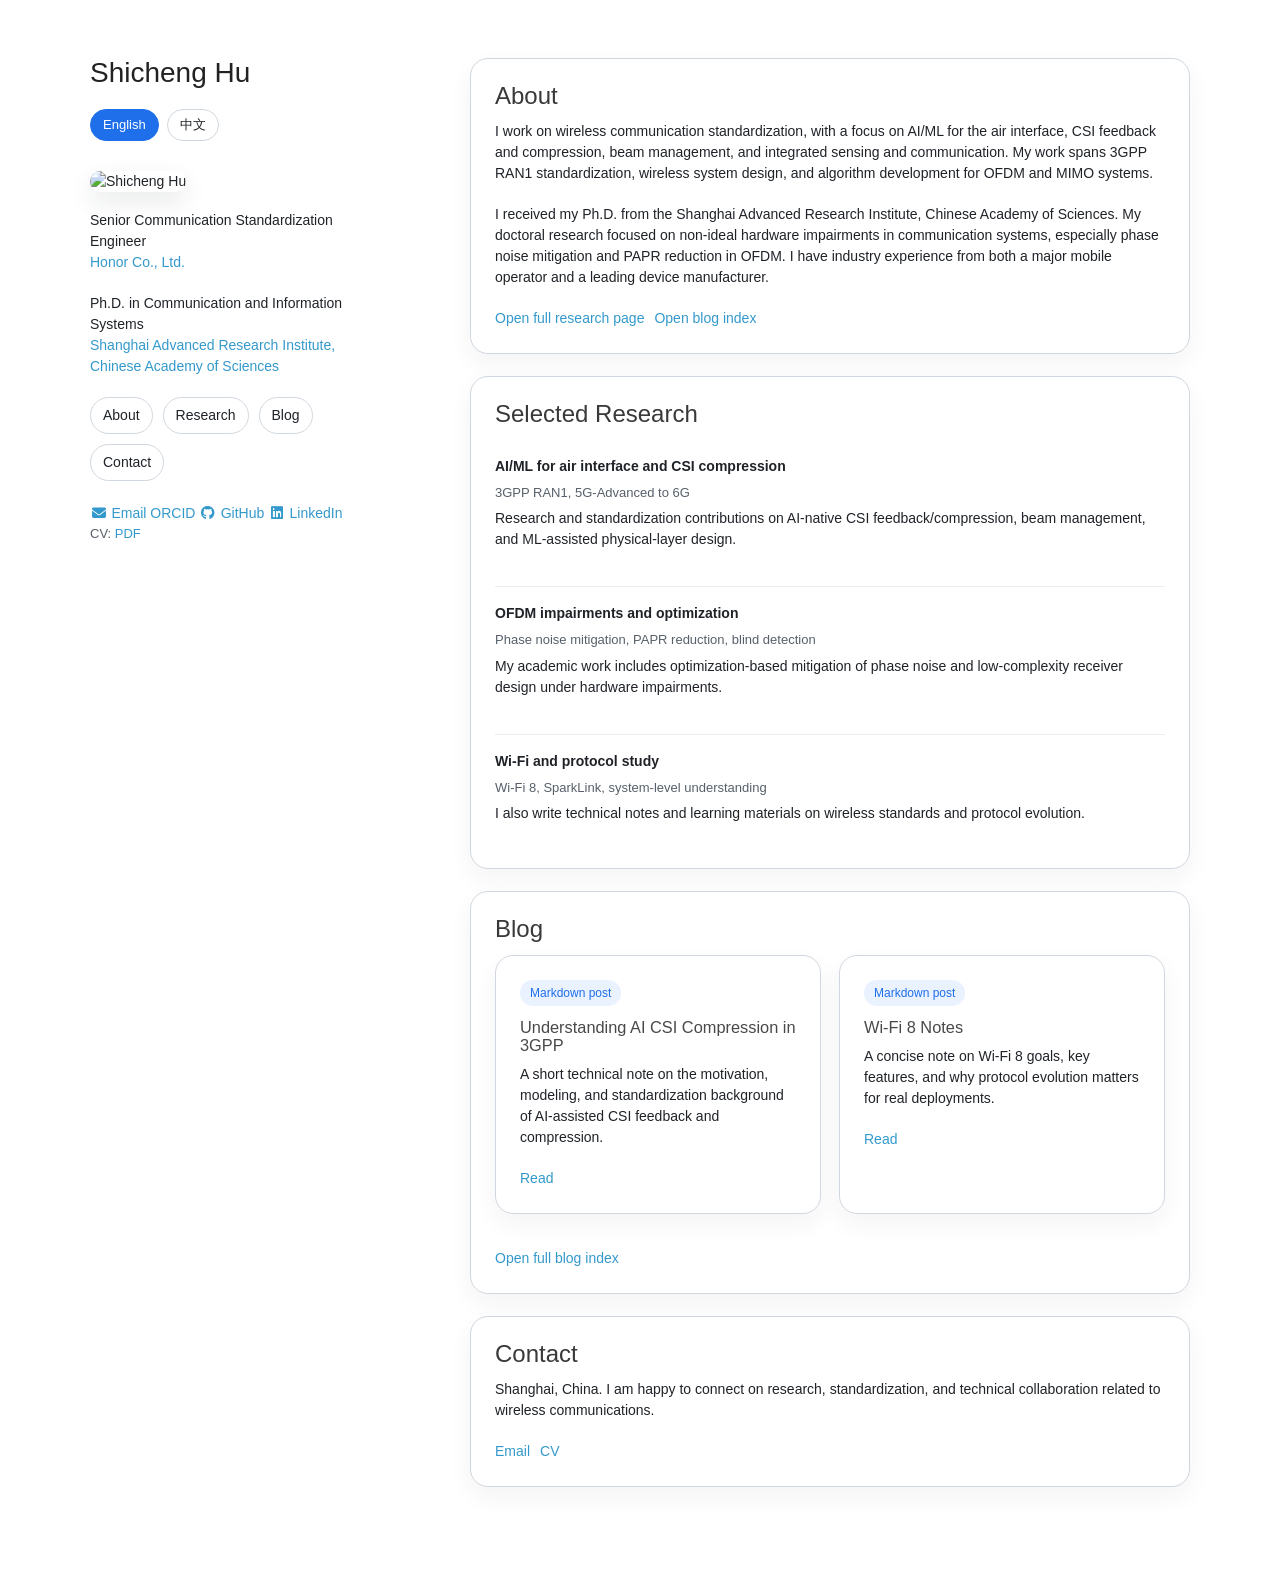
==== index.html @ cea9e613 "change the style of blog" ====
<!doctype html>
<html lang="en">
  <head>
    <meta charset="utf-8">
    <meta http-equiv="X-UA-Compatible" content="IE=edge">
    <meta name="viewport" content="width=device-width, initial-scale=1, user-scalable=yes">
    <title>Shicheng Hu</title>
    <link rel="stylesheet" href="https://cdnjs.cloudflare.com/ajax/libs/font-awesome/6.5.1/css/all.min.css">
    <link rel="stylesheet" href="stylesheets/styles.css">
    <link rel="stylesheet" href="stylesheets/github-light.css">
    <link rel="stylesheet" href="assets/css/academicons.min.css"/>
    <link rel="stylesheet" href="assets/css/academicons.css"/>
  </head>
  <body>
    <div class="wrapper homepage">
      <header class="home-header">
        <h1>Shicheng Hu</h1>
        <div class="lang-toggle" aria-label="Language switcher">
          <button type="button" data-lang-switch="en">English</button>
          <button type="button" data-lang-switch="zh">中文</button>
        </div>
        <img class="profile-image" src="IMG_Me.jpg" alt="Shicheng Hu">
        <p data-lang="en">Senior Communication Standardization Engineer<br><a href="https://www.honor.com/">Honor Co., Ltd.</a></p>
        <p data-lang="zh">高级通信标准工程师<br><a href="https://www.honor.com/">荣耀终端有限公司</a></p>
        <p data-lang="en">Ph.D. in Communication and Information Systems<br><a href="http://sari.cas.cn/">Shanghai Advanced Research Institute, Chinese Academy of Sciences</a></p>
        <p data-lang="zh">通信与信息系统博士<br><a href="http://sari.cas.cn/">中国科学院上海高等研究院</a></p>
        <div class="quick-nav">
          <a href="#about" data-lang="en">About</a>
          <a href="#about" data-lang="zh">简介</a>
          <a href="#research" data-lang="en">Research</a>
          <a href="#research" data-lang="zh">研究</a>
          <a href="#blog" data-lang="en">Blog</a>
          <a href="#blog" data-lang="zh">博客</a>
          <a href="#contact" data-lang="en">Contact</a>
          <a href="#contact" data-lang="zh">联系</a>
        </div>
        <div class="social-row">
          <a href="mailto:hushch2018@163.com" target="_blank"><i class="fas fa-fw fa-envelope"></i> Email</a>
          <a href="https://orcid.org/0009-0003-9194-7979" target="_blank"><i class="ai ai-fw ai-orcid"></i> ORCID</a>
          <a href="https://github.com/ShiCheHU" target="_blank"><i class="fab fa-fw fa-github"></i> GitHub</a>
          <a href="https://linkedin.com/in/shicheng-hu" target="_blank"><i class="fab fa-fw fa-linkedin"></i> LinkedIn</a>
        </div>
        <p class="footer-note">CV: <a href="research/CV.pdf">PDF</a></p>
      </header>

      <section class="home-section">
        <div id="about" class="hero-card">
          <h2 class="section-title" data-lang="en">About</h2>
          <h2 class="section-title" data-lang="zh">简介</h2>
          <p data-lang="en">I work on wireless communication standardization, with a focus on AI/ML for the air interface, CSI feedback and compression, beam management, and integrated sensing and communication. My work spans 3GPP RAN1 standardization, wireless system design, and algorithm development for OFDM and MIMO systems.</p>
          <p data-lang="zh">我目前从事无线通信标准化工作，重点方向包括空口 AI/ML、CSI 反馈与压缩、波束管理以及通感一体化。我长期参与 3GPP RAN1 标准化工作，同时关注 OFDM 与 MIMO 系统中的无线算法与系统设计。</p>
          <p data-lang="en">I received my Ph.D. from the Shanghai Advanced Research Institute, Chinese Academy of Sciences. My doctoral research focused on non-ideal hardware impairments in communication systems, especially phase noise mitigation and PAPR reduction in OFDM. I have industry experience from both a major mobile operator and a leading device manufacturer.</p>
          <p data-lang="zh">我毕业于中国科学院上海高等研究院，博士期间主要研究通信系统中的非理想硬件影响，尤其是 OFDM 系统中的相位噪声抑制和峰均比降低问题。我也曾在移动运营商和终端厂商从事研发与标准相关工作。</p>
          <div class="inline-links">
            <a href="research.html" data-lang="en">Open full research page</a>
            <a href="research.html" data-lang="zh">查看完整研究页面</a>
            <a href="blog.html" data-lang="en">Open blog index</a>
            <a href="blog.html" data-lang="zh">查看博客目录</a>
          </div>
        </div>

        <div id="research" class="section-card">
          <h2 class="section-title" data-lang="en">Selected Research</h2>
          <h2 class="section-title" data-lang="zh">研究摘要</h2>
          <ul class="item-list">
            <li>
              <span class="item-title" data-lang="en">AI/ML for air interface and CSI compression</span>
              <span class="item-title" data-lang="zh">空口 AI/ML 与 CSI 压缩</span>
              <div class="item-meta" data-lang="en">3GPP RAN1, 5G-Advanced to 6G</div>
              <div class="item-meta" data-lang="zh">3GPP RAN1，面向 5G-Advanced 与 6G</div>
              <p data-lang="en">Research and standardization contributions on AI-native CSI feedback/compression, beam management, and ML-assisted physical-layer design.</p>
              <p data-lang="zh">围绕 AI 原生 CSI 反馈/压缩、波束管理以及物理层智能化设计开展研究与标准化贡献。</p>
            </li>
            <li>
              <span class="item-title" data-lang="en">OFDM impairments and optimization</span>
              <span class="item-title" data-lang="zh">OFDM 非理想影响与优化</span>
              <div class="item-meta" data-lang="en">Phase noise mitigation, PAPR reduction, blind detection</div>
              <div class="item-meta" data-lang="zh">相位噪声抑制、PAPR 降低、盲检测</div>
              <p data-lang="en">My academic work includes optimization-based mitigation of phase noise and low-complexity receiver design under hardware impairments.</p>
              <p data-lang="zh">博士期间的研究主要集中在基于优化的相位噪声补偿以及硬件非理想条件下的低复杂度接收机设计。</p>
            </li>
            <li>
              <span class="item-title" data-lang="en">Wi-Fi and protocol study</span>
              <span class="item-title" data-lang="zh">Wi-Fi 与协议研究</span>
              <div class="item-meta" data-lang="en">Wi-Fi 8, SparkLink, system-level understanding</div>
              <div class="item-meta" data-lang="zh">Wi-Fi 8、星闪、协议与系统分析</div>
              <p data-lang="en">I also write technical notes and learning materials on wireless standards and protocol evolution.</p>
              <p data-lang="zh">我也会持续整理无线标准和协议演进相关的技术笔记与学习材料。</p>
            </li>
          </ul>
        </div>

        <div id="blog" class="section-card">
          <h2 class="section-title" data-lang="en">Blog</h2>
          <h2 class="section-title" data-lang="zh">博客</h2>
          <div class="card-grid">
            <article class="post-card">
              <span class="badge" data-lang="en">Markdown post</span>
              <span class="badge" data-lang="zh">Markdown 文章</span>
              <h3 data-lang="en">Understanding AI CSI Compression in 3GPP</h3>
              <h3 data-lang="zh">理解 3GPP 中的 AI CSI 压缩</h3>
              <p data-lang="en">A short technical note on the motivation, modeling, and standardization background of AI-assisted CSI feedback and compression.</p>
              <p data-lang="zh">一篇简短技术笔记，介绍 AI 辅助 CSI 反馈与压缩的动机、建模和标准化背景。</p>
              <div class="inline-links">
                <a data-lang-link-en="blog-post.html?lang=en&post=ai-csi-compression" data-lang-link-zh="blog-post.html?lang=zh&post=ai-csi-compression" href="blog-post.html?lang=en&post=ai-csi-compression">Read</a>
              </div>
            </article>
            <article class="post-card">
              <span class="badge" data-lang="en">Markdown post</span>
              <span class="badge" data-lang="zh">Markdown 文章</span>
              <h3 data-lang="en">Wi-Fi 8 Notes</h3>
              <h3 data-lang="zh">Wi-Fi 8 学习笔记</h3>
              <p data-lang="en">A concise note on Wi-Fi 8 goals, key features, and why protocol evolution matters for real deployments.</p>
              <p data-lang="zh">关于 Wi-Fi 8 目标、关键特性及其面向实际部署意义的一份简要笔记。</p>
              <div class="inline-links">
                <a data-lang-link-en="blog-post.html?lang=en&post=wifi8-notes" data-lang-link-zh="blog-post.html?lang=zh&post=wifi8-notes" href="blog-post.html?lang=en&post=wifi8-notes">Read</a>
              </div>
            </article>
          </div>
          <div class="inline-links">
            <a href="blog.html" data-lang="en">Open full blog index</a>
            <a href="blog.html" data-lang="zh">查看完整博客目录</a>
          </div>
        </div>

        <div id="contact" class="section-card">
          <h2 class="section-title" data-lang="en">Contact</h2>
          <h2 class="section-title" data-lang="zh">联系</h2>
          <p data-lang="en">Shanghai, China. I am happy to connect on research, standardization, and technical collaboration related to wireless communications.</p>
          <p data-lang="zh">中国上海。欢迎就无线通信研究、标准化工作和技术合作与我联系。</p>
          <div class="inline-links">
            <a href="mailto:hushch2018@163.com">Email</a>
            <a href="research/CV.pdf" data-lang="en">CV</a>
            <a href="research/CV.pdf" data-lang="zh">简历</a>
          </div>
        </div>
      </section>
    </div>
    <script src="javascripts/scale.fix.js"></script>
    <script src="javascripts/site.js"></script>
    <script>siteLang.initLanguageToggle('en');</script>
  </body>
</html>
---- stylesheets/styles.css ----
body {
  background-color: #fff;
  padding:50px;
  font: 14px/1.5 -apple-system, BlinkMacSystemFont, "Segoe UI", Roboto, Oxygen, Ubuntu, Cantarell, "Fira Sans", "Droid Sans", "Helvetica Neue", Arial, sans-serif, "Apple Color Emoji", "Segoe UI Emoji", "Segoe UI Symbol";
  color:#595959;
  font-weight:400;
}

h1, h2, h3, h4, h5, h6 {
  color:#222;
  margin:0 0 20px;
}

p, ul, ol, table, pre, dl {
  margin:0 0 20px;
}

h1, h2, h3 {
  line-height:1.1;
}

h1 {
  font-size:28px;
  font-weight: 500;
}

h2 {
  color:#393939;
  font-weight: 500;
}

h3, h4, h5, h6 {
  color:#494949;
  font-weight: 500;
}

a {
  color:#39c;
  text-decoration:none;
}

a:hover {
  color:#069;
}

a small {
  font-size:11px;
  color:#777;
  margin-top:-0.3em;
  display:block;
}

a:hover small {
  color:#777;
}

.wrapper {
  width:860px;
  margin:0 auto;
}

blockquote {
  border-left:1px solid #e5e5e5;
  margin:0;
  padding:0 0 0 20px;
  font-style:italic;
}

code, pre {
  font-family:Monaco, Bitstream Vera Sans Mono, Lucida Console, Terminal, Consolas, Liberation Mono, DejaVu Sans Mono, Courier New, monospace;
  color:#333;
  font-size:12px;
}

pre {
  padding:8px 15px;
  background: #f8f8f8;
  border-radius:5px;
  border:1px solid #e5e5e5;
  overflow-x: auto;
}

table {
  width:100%;
  border-collapse:collapse;
}

th, td {
  text-align:left;
  padding:5px 10px;
  border-bottom:1px solid #e5e5e5;
}

dt {
  color:#444;
  font-weight:500;
}

th {
  color:#444;
}

img {
  max-width:100%;
}

header {
  width:270px;
  float:left;
  position:fixed;
  -webkit-font-smoothing:subpixel-antialiased;
}

header ul {
  list-style:none;
  height:40px;
  padding:0;
  background: #f4f4f4;
  border-radius:5px;
  border:1px solid #e0e0e0;
  width:270px;
}

header li {
  width:89px;
  float:left;
  border-right:1px solid #e0e0e0;
  height:40px;
}

header li:first-child a {
  border-radius:5px 0 0 5px;
}

header li:last-child a {
  border-radius:0 5px 5px 0;
}

header ul a {
  line-height:1;
  font-size:11px;
  color:#999;
  display:block;
  text-align:center;
  padding-top:6px;
  height:34px;
}

header ul a:hover {
  color:#999;
}

header ul a:active {
  background-color:#f0f0f0;
}

strong {
  color:#222;
  font-weight:500;
}

header ul li + li + li {
  border-right:none;
  width:89px;
}

header ul a strong {
  font-size:14px;
  display:block;
  color:#222;
}

section {
  width:500px;
  float:right;
  padding-bottom:50px;
}

small {
  font-size:11px;
}

hr {
  border:0;
  background:#e5e5e5;
  height:1px;
  margin:0 0 20px;
}

footer {
  width:270px;
  float:left;
  position:fixed;
  bottom:50px;
  -webkit-font-smoothing:subpixel-antialiased;
}

@media print, screen and (max-width: 960px) {

  div.wrapper {
    width:auto;
    margin:0;
  }

  header, section, footer {
    float:none;
    position:static;
    width:auto;
  }

  header {
    padding-right:320px;
  }

  section {
    border:1px solid #e5e5e5;
    border-width:1px 0;
    padding:20px 0;
    margin:0 0 20px;
  }

  header a small {
    display:inline;
  }

  header ul {
    position:absolute;
    right:50px;
    top:52px;
  }
}

@media print, screen and (max-width: 720px) {
  body {
    word-wrap:break-word;
  }

  header {
    padding:0;
  }

  header ul, header p.view {
    position:static;
  }

  pre, code {
    word-wrap:normal;
  }
}

@media print, screen and (max-width: 480px) {
  body {
    padding:15px;
  }

  header ul {
    width:99%;
  }

  header li, header ul li + li + li {
    width:33%;
  }
}

@media print {
  body {
    padding:0.4in;
    font-size:12pt;
    color:#444;
  }
}


:root {
  --accent: #1f6feb;
  --text-dark: #1f2328;
  --muted: #57606a;
  --card: #ffffff;
  --border: #d0d7de;
  --bg-soft: #f6f8fa;
}

body {
  background: #ffffff;
  color: var(--text-dark);
}

.wrapper.homepage {
  width: 1100px;
  margin: 0 auto;
}

.home-header {
  width: 300px;
}

.home-section {
  width: 720px;
  float: right;
  padding-bottom: 64px;
}

.lang-toggle {
  display: flex;
  gap: 8px;
  margin: 14px 0 20px;
}

.lang-toggle button {
  border: 1px solid var(--border);
  background: white;
  color: var(--text-dark);
  padding: 6px 12px;
  border-radius: 999px;
  cursor: pointer;
  font-size: 13px;
}

.lang-toggle button.active {
  background: var(--accent);
  color: white;
  border-color: var(--accent);
}

.profile-image {
  width: 220px;
  height: 220px;
  border-radius: 18px;
  object-fit: cover;
  box-shadow: 0 10px 24px rgba(31,35,40,0.10);
  margin: 10px 0 18px;
}

.quick-nav {
  display: flex;
  flex-wrap: wrap;
  gap: 10px;
  margin: 18px 0 22px;
}

.quick-nav a {
  border: 1px solid var(--border);
  border-radius: 999px;
  padding: 7px 12px;
  color: var(--text-dark);
  background: #fff;
}

.quick-nav a:hover {
  border-color: var(--accent);
  color: var(--accent);
}

.hero-card,
.section-card,
.post-card {
  background: var(--card);
  border: 1px solid var(--border);
  border-radius: 18px;
  padding: 24px;
  box-shadow: 0 10px 24px rgba(31,35,40,0.05);
  margin-bottom: 22px;
}

.hero-card p:last-child,
.section-card p:last-child,
.post-card p:last-child {
  margin-bottom: 0;
}

.section-title {
  margin-bottom: 12px;
  font-size: 24px;
}

.muted {
  color: var(--muted);
}

.item-list {
  list-style: none;
  padding-left: 0;
  margin: 0;
}

.item-list li {
  padding: 16px 0;
  border-bottom: 1px solid #eaeef2;
}

.item-list li:last-child {
  border-bottom: none;
  padding-bottom: 0;
}

.item-title {
  font-weight: 600;
  display: block;
  color: var(--text-dark);
  margin-bottom: 6px;
}

.item-meta {
  color: var(--muted);
  font-size: 13px;
  margin-bottom: 6px;
}

.card-grid {
  display: grid;
  grid-template-columns: repeat(2, minmax(0, 1fr));
  gap: 18px;
}

.post-card h3 {
  margin: 0 0 10px;
}

.badge {
  display: inline-block;
  font-size: 12px;
  color: var(--accent);
  background: #eaf2ff;
  border-radius: 999px;
  padding: 4px 10px;
  margin-bottom: 12px;
}

.inline-links {
  display: flex;
  flex-wrap: wrap;
  gap: 10px;
  margin-top: 12px;
}

.inline-links a {
  font-size: 14px;
}

.markdown-shell {
  max-width: 900px;
  margin: 0 auto;
  padding: 36px 24px 80px;
}

.markdown-shell header {
  position: static;
  width: auto;
  float: none;
  margin-bottom: 28px;
}

.markdown-body {
  background: #fff;
  border: 1px solid var(--border);
  border-radius: 18px;
  padding: 32px;
  box-shadow: 0 10px 24px rgba(31,35,40,0.05);
}

.markdown-body h1, .markdown-body h2, .markdown-body h3 {
  margin-top: 1.2em;
}

.callout {
  border-left: 4px solid var(--accent);
  background: #f6f8fa;
  padding: 12px 16px;
  border-radius: 8px;
}

.footer-note {
  color: var(--muted);
  font-size: 13px;
}

@media print, screen and (max-width: 1100px) {
  .wrapper.homepage {
    width: auto;
  }
  .home-header,
  .home-section {
    width: auto;
    float: none;
    position: static;
  }
}

@media print, screen and (max-width: 700px) {
  body {
    padding: 20px;
  }
  .card-grid {
    grid-template-columns: 1fr;
  }
  .profile-image {
    width: 180px;
    height: 180px;
  }
  .markdown-body {
    padding: 22px;
  }
}
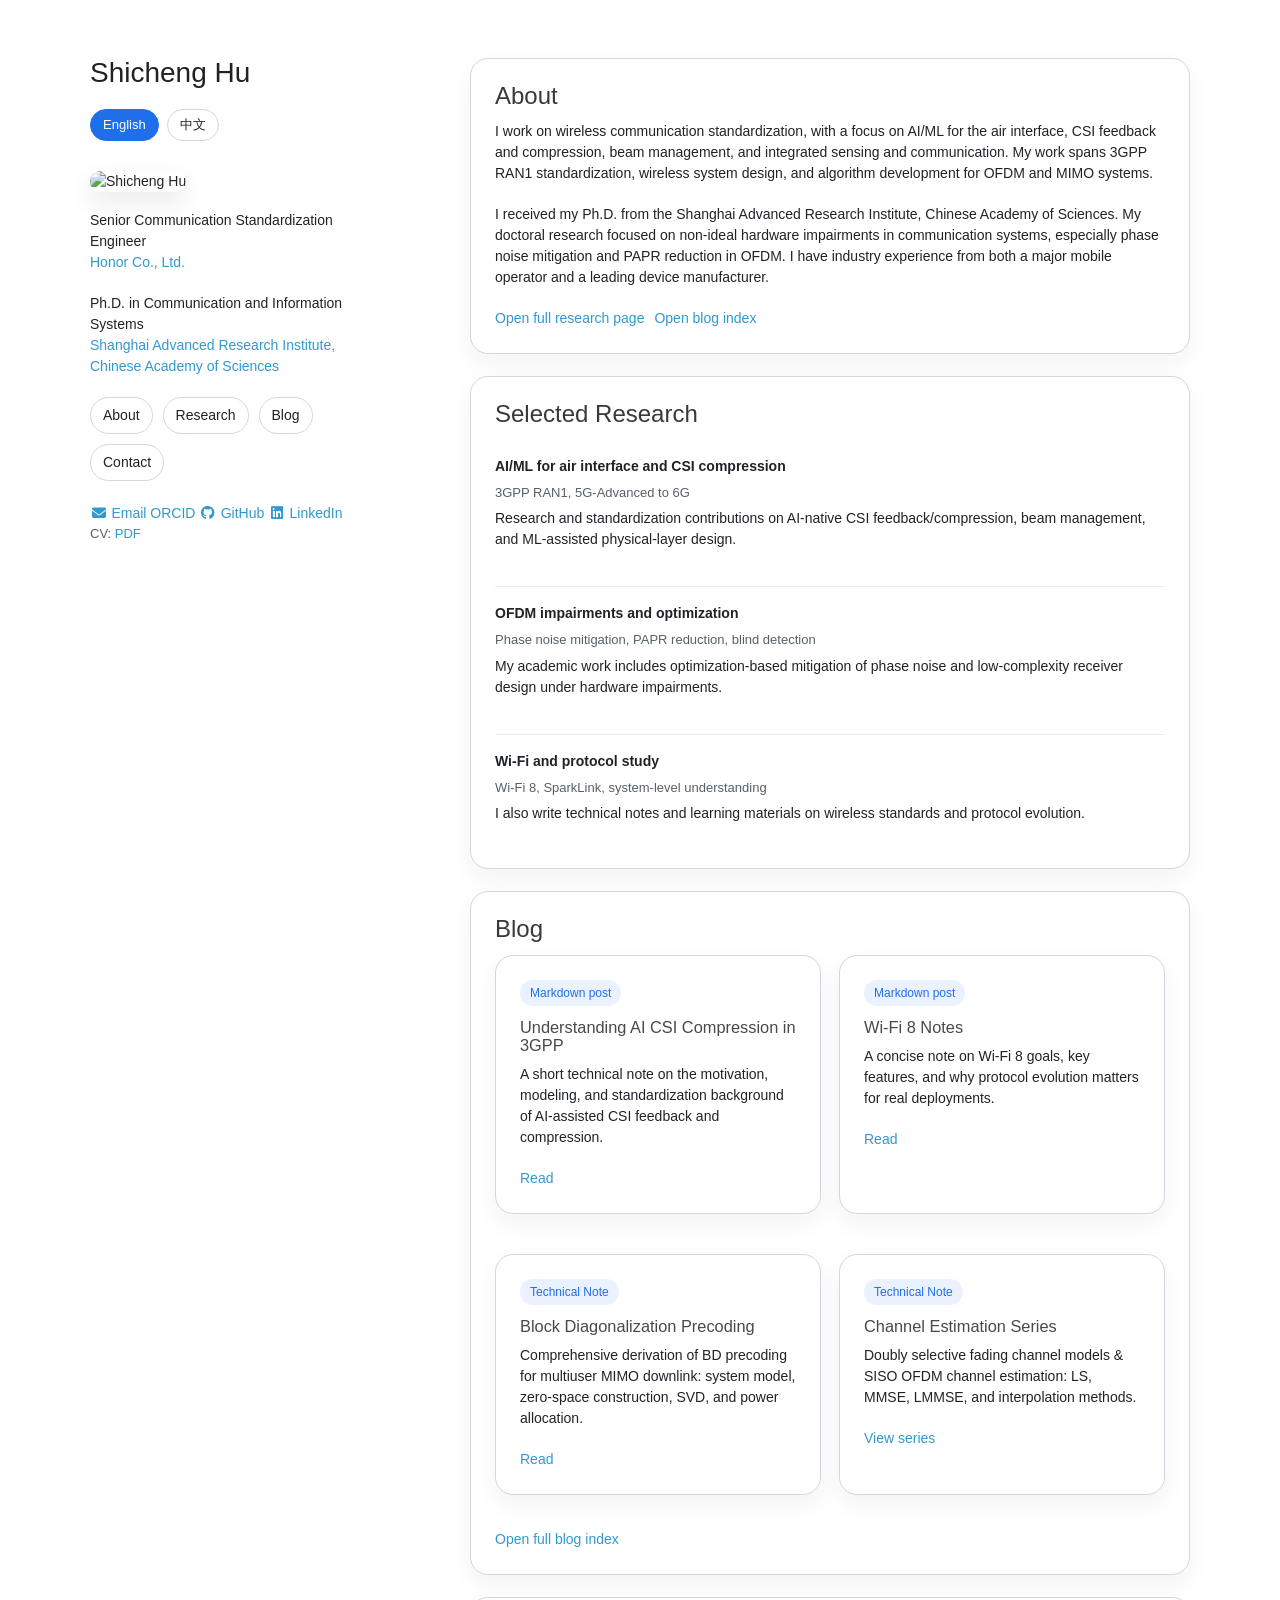
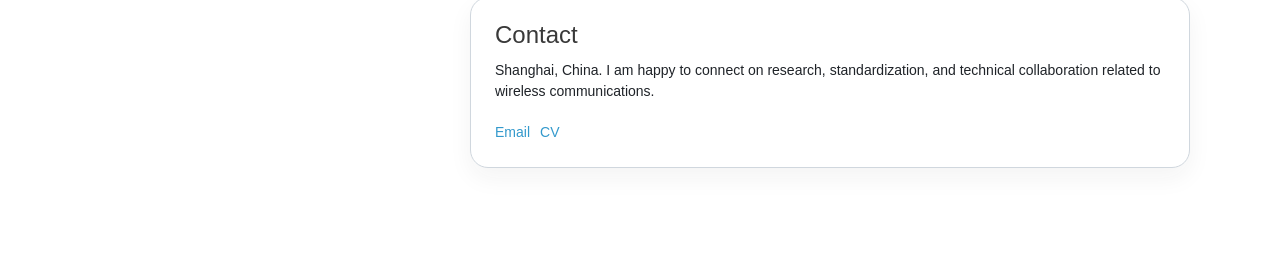
==== commit 3a049e35: "feat: add precoding and channel estimation technical notes to blog - New blog-tech.html: KaTeX-enabl" ====
--- a/index.html
+++ b/index.html
@@ -116,6 +116,29 @@
                 <a data-lang-link-en="blog-post.html?lang=en&post=wifi8-notes" data-lang-link-zh="blog-post.html?lang=zh&post=wifi8-notes" href="blog-post.html?lang=en&post=wifi8-notes">Read</a>
               </div>
             </article>
+            <article class="post-card">
+              <span class="badge" data-lang="en">Technical Note</span>
+              <span class="badge" data-lang="zh">技术笔记</span>
+              <h3 data-lang="en">Block Diagonalization Precoding</h3>
+              <h3 data-lang="zh">块对角化预编码</h3>
+              <p data-lang="en">Comprehensive derivation of BD precoding for multiuser MIMO downlink: system model, zero-space construction, SVD, and power allocation.</p>
+              <p data-lang="zh">多用户 MIMO 下行 BD 预编码完整推导：系统模型、零空间构造、SVD 与功率分配。</p>
+              <div class="inline-links">
+                <a href="blog-tech.html?file=blog/precoding/Block%20Diagonalization%20Precoding.md">Read</a>
+              </div>
+            </article>
+            <article class="post-card">
+              <span class="badge" data-lang="en">Technical Note</span>
+              <span class="badge" data-lang="zh">技术笔记</span>
+              <h3 data-lang="en">Channel Estimation Series</h3>
+              <h3 data-lang="zh">信道估计系列</h3>
+              <p data-lang="en">Doubly selective fading channel models &amp; SISO OFDM channel estimation: LS, MMSE, LMMSE, and interpolation methods.</p>
+              <p data-lang="zh">双选择性衰落信道建模 &amp; SISO OFDM 信道估计：LS、MMSE、LMMSE 与各种插值方法。</p>
+              <div class="inline-links">
+                <a href="blog.html#channel-estimation" data-lang="en">View series</a>
+                <a href="blog.html#channel-estimation" data-lang="zh">查看系列</a>
+              </div>
+            </article>
           </div>
           <div class="inline-links">
             <a href="blog.html" data-lang="en">Open full blog index</a>
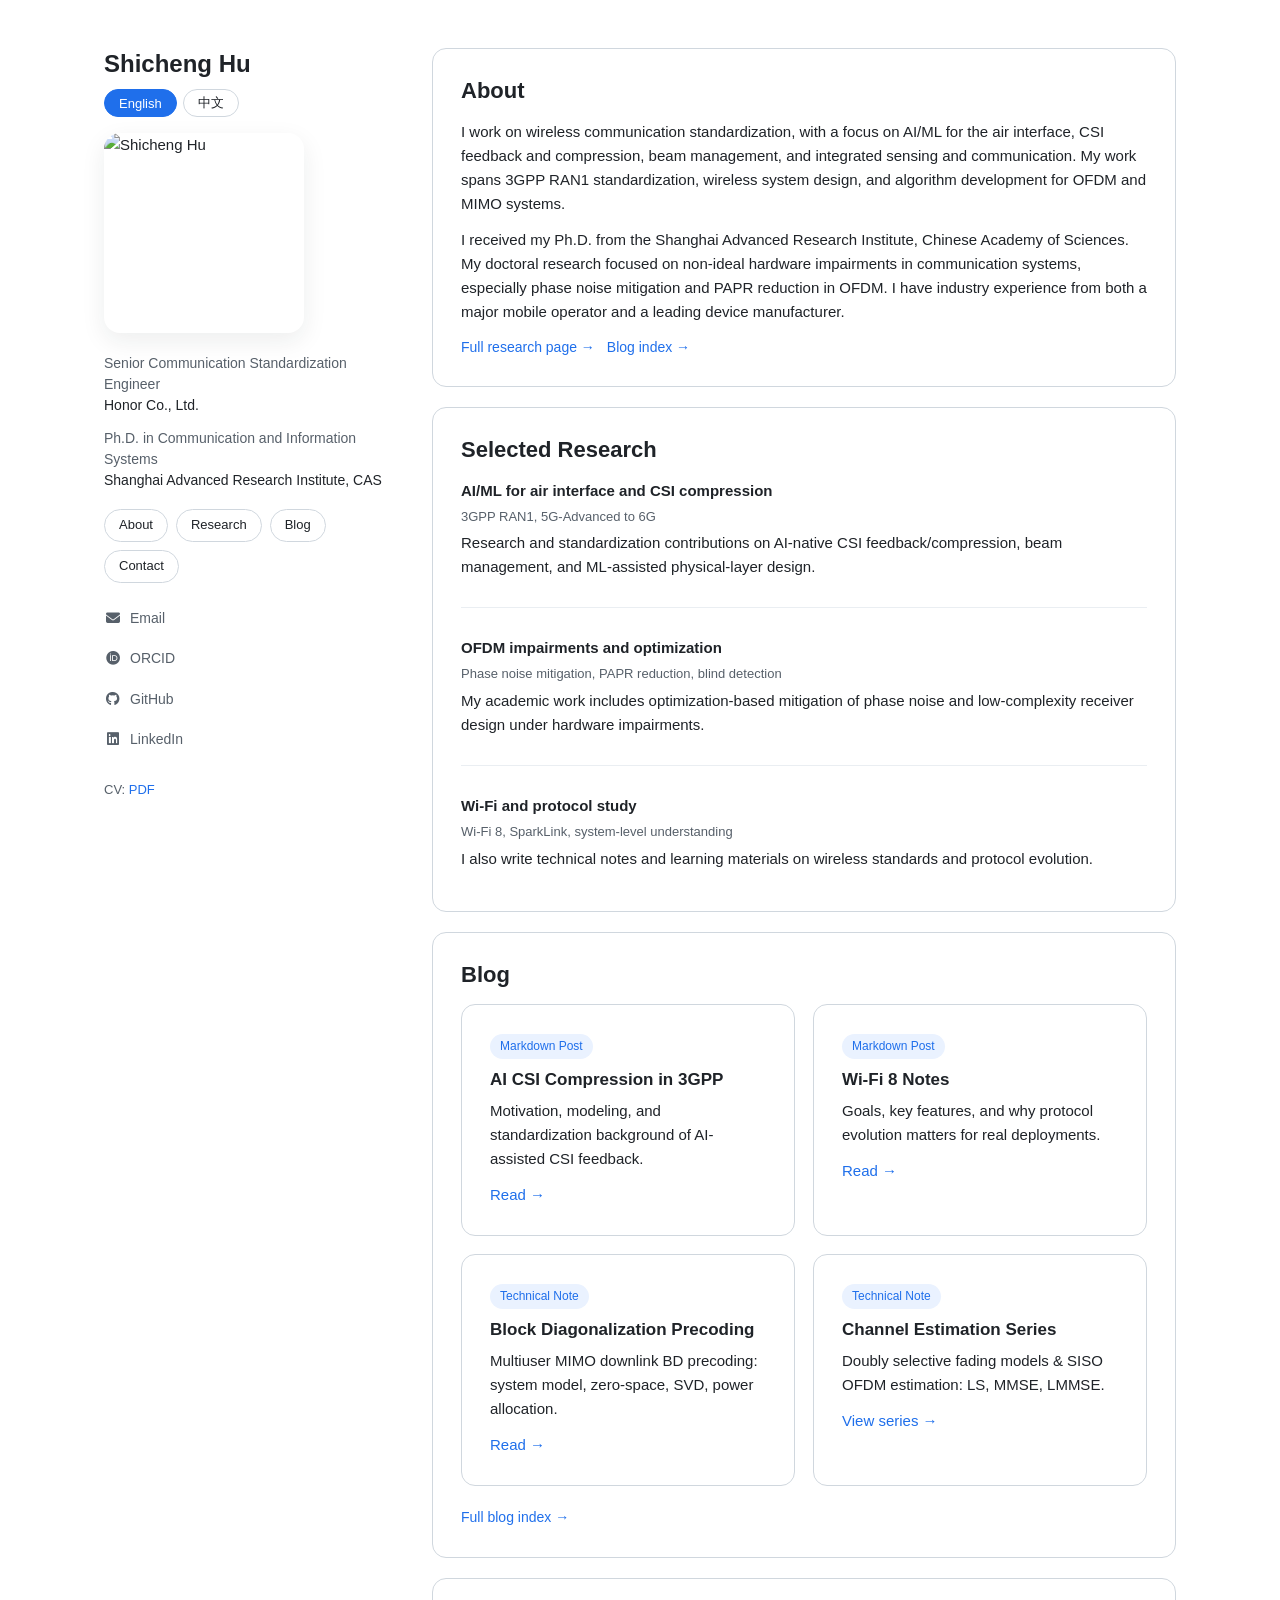
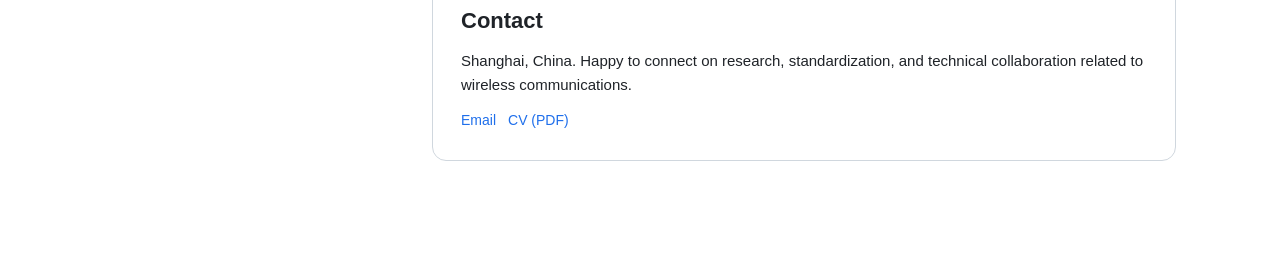
==== commit ef5ae700: "refactor: simplify site — remove Tyler Ransom template, unify markdown renderer - Rewrote styles.css" ====
--- a/index.html
+++ b/index.html
@@ -1,166 +1,157 @@
 <!doctype html>
 <html lang="en">
-  <head>
-    <meta charset="utf-8">
-    <meta http-equiv="X-UA-Compatible" content="IE=edge">
-    <meta name="viewport" content="width=device-width, initial-scale=1, user-scalable=yes">
-    <title>Shicheng Hu</title>
-    <link rel="stylesheet" href="https://cdnjs.cloudflare.com/ajax/libs/font-awesome/6.5.1/css/all.min.css">
-    <link rel="stylesheet" href="stylesheets/styles.css">
-    <link rel="stylesheet" href="stylesheets/github-light.css">
-    <link rel="stylesheet" href="assets/css/academicons.min.css"/>
-    <link rel="stylesheet" href="assets/css/academicons.css"/>
-  </head>
-  <body>
-    <div class="wrapper homepage">
-      <header class="home-header">
-        <h1>Shicheng Hu</h1>
-        <div class="lang-toggle" aria-label="Language switcher">
-          <button type="button" data-lang-switch="en">English</button>
-          <button type="button" data-lang-switch="zh">中文</button>
-        </div>
-        <img class="profile-image" src="IMG_Me.jpg" alt="Shicheng Hu">
+<head>
+  <meta charset="utf-8">
+  <meta name="viewport" content="width=device-width, initial-scale=1">
+  <title>Shicheng Hu</title>
+  <link rel="stylesheet" href="https://cdnjs.cloudflare.com/ajax/libs/font-awesome/6.5.1/css/all.min.css">
+  <link rel="stylesheet" href="stylesheets/styles.css">
+</head>
+<body>
+  <div class="home-layout">
+    <!-- ====== Sidebar ====== -->
+    <aside class="home-sidebar">
+      <h1 class="sidebar-name">Shicheng Hu</h1>
+      <div class="lang-toggle">
+        <button type="button" data-lang-switch="en">English</button>
+        <button type="button" data-lang-switch="zh">中文</button>
+      </div>
+      <img class="profile-img" src="IMG_Me.jpg" alt="Shicheng Hu">
+      <div class="sidebar-desc">
         <p data-lang="en">Senior Communication Standardization Engineer<br><a href="https://www.honor.com/">Honor Co., Ltd.</a></p>
         <p data-lang="zh">高级通信标准工程师<br><a href="https://www.honor.com/">荣耀终端有限公司</a></p>
-        <p data-lang="en">Ph.D. in Communication and Information Systems<br><a href="http://sari.cas.cn/">Shanghai Advanced Research Institute, Chinese Academy of Sciences</a></p>
+        <p data-lang="en">Ph.D. in Communication and Information Systems<br><a href="http://sari.cas.cn/">Shanghai Advanced Research Institute, CAS</a></p>
         <p data-lang="zh">通信与信息系统博士<br><a href="http://sari.cas.cn/">中国科学院上海高等研究院</a></p>
-        <div class="quick-nav">
-          <a href="#about" data-lang="en">About</a>
-          <a href="#about" data-lang="zh">简介</a>
-          <a href="#research" data-lang="en">Research</a>
-          <a href="#research" data-lang="zh">研究</a>
-          <a href="#blog" data-lang="en">Blog</a>
-          <a href="#blog" data-lang="zh">博客</a>
-          <a href="#contact" data-lang="en">Contact</a>
-          <a href="#contact" data-lang="zh">联系</a>
-        </div>
-        <div class="social-row">
-          <a href="mailto:hushch2018@163.com" target="_blank"><i class="fas fa-fw fa-envelope"></i> Email</a>
-          <a href="https://orcid.org/0009-0003-9194-7979" target="_blank"><i class="ai ai-fw ai-orcid"></i> ORCID</a>
-          <a href="https://github.com/ShiCheHU" target="_blank"><i class="fab fa-fw fa-github"></i> GitHub</a>
-          <a href="https://linkedin.com/in/shicheng-hu" target="_blank"><i class="fab fa-fw fa-linkedin"></i> LinkedIn</a>
-        </div>
-        <p class="footer-note">CV: <a href="research/CV.pdf">PDF</a></p>
-      </header>
+      </div>
+      <nav class="quick-nav">
+        <a href="#about" data-lang="en">About</a><a href="#about" data-lang="zh">简介</a>
+        <a href="#research" data-lang="en">Research</a><a href="#research" data-lang="zh">研究</a>
+        <a href="#blog" data-lang="en">Blog</a><a href="#blog" data-lang="zh">博客</a>
+        <a href="#contact" data-lang="en">Contact</a><a href="#contact" data-lang="zh">联系</a>
+      </nav>
+      <div class="social-links">
+        <a href="mailto:hushch2018@163.com"><i class="fas fa-envelope"></i> Email</a>
+        <a href="https://orcid.org/0009-0003-9194-7979"><i class="fab fa-orcid"></i> ORCID</a>
+        <a href="https://github.com/ShiCheHU"><i class="fab fa-github"></i> GitHub</a>
+        <a href="https://linkedin.com/in/shicheng-hu"><i class="fab fa-linkedin"></i> LinkedIn</a>
+      </div>
+      <p class="footer-note">CV: <a href="research/CV.pdf">PDF</a></p>
+    </aside>
 
-      <section class="home-section">
-        <div id="about" class="hero-card">
-          <h2 class="section-title" data-lang="en">About</h2>
-          <h2 class="section-title" data-lang="zh">简介</h2>
-          <p data-lang="en">I work on wireless communication standardization, with a focus on AI/ML for the air interface, CSI feedback and compression, beam management, and integrated sensing and communication. My work spans 3GPP RAN1 standardization, wireless system design, and algorithm development for OFDM and MIMO systems.</p>
-          <p data-lang="zh">我目前从事无线通信标准化工作，重点方向包括空口 AI/ML、CSI 反馈与压缩、波束管理以及通感一体化。我长期参与 3GPP RAN1 标准化工作，同时关注 OFDM 与 MIMO 系统中的无线算法与系统设计。</p>
-          <p data-lang="en">I received my Ph.D. from the Shanghai Advanced Research Institute, Chinese Academy of Sciences. My doctoral research focused on non-ideal hardware impairments in communication systems, especially phase noise mitigation and PAPR reduction in OFDM. I have industry experience from both a major mobile operator and a leading device manufacturer.</p>
-          <p data-lang="zh">我毕业于中国科学院上海高等研究院，博士期间主要研究通信系统中的非理想硬件影响，尤其是 OFDM 系统中的相位噪声抑制和峰均比降低问题。我也曾在移动运营商和终端厂商从事研发与标准相关工作。</p>
-          <div class="inline-links">
-            <a href="research.html" data-lang="en">Open full research page</a>
-            <a href="research.html" data-lang="zh">查看完整研究页面</a>
-            <a href="blog.html" data-lang="en">Open blog index</a>
-            <a href="blog.html" data-lang="zh">查看博客目录</a>
-          </div>
-        </div>
-
-        <div id="research" class="section-card">
-          <h2 class="section-title" data-lang="en">Selected Research</h2>
-          <h2 class="section-title" data-lang="zh">研究摘要</h2>
-          <ul class="item-list">
-            <li>
-              <span class="item-title" data-lang="en">AI/ML for air interface and CSI compression</span>
-              <span class="item-title" data-lang="zh">空口 AI/ML 与 CSI 压缩</span>
-              <div class="item-meta" data-lang="en">3GPP RAN1, 5G-Advanced to 6G</div>
-              <div class="item-meta" data-lang="zh">3GPP RAN1，面向 5G-Advanced 与 6G</div>
-              <p data-lang="en">Research and standardization contributions on AI-native CSI feedback/compression, beam management, and ML-assisted physical-layer design.</p>
-              <p data-lang="zh">围绕 AI 原生 CSI 反馈/压缩、波束管理以及物理层智能化设计开展研究与标准化贡献。</p>
-            </li>
-            <li>
-              <span class="item-title" data-lang="en">OFDM impairments and optimization</span>
-              <span class="item-title" data-lang="zh">OFDM 非理想影响与优化</span>
-              <div class="item-meta" data-lang="en">Phase noise mitigation, PAPR reduction, blind detection</div>
-              <div class="item-meta" data-lang="zh">相位噪声抑制、PAPR 降低、盲检测</div>
-              <p data-lang="en">My academic work includes optimization-based mitigation of phase noise and low-complexity receiver design under hardware impairments.</p>
-              <p data-lang="zh">博士期间的研究主要集中在基于优化的相位噪声补偿以及硬件非理想条件下的低复杂度接收机设计。</p>
-            </li>
-            <li>
-              <span class="item-title" data-lang="en">Wi-Fi and protocol study</span>
-              <span class="item-title" data-lang="zh">Wi-Fi 与协议研究</span>
-              <div class="item-meta" data-lang="en">Wi-Fi 8, SparkLink, system-level understanding</div>
-              <div class="item-meta" data-lang="zh">Wi-Fi 8、星闪、协议与系统分析</div>
-              <p data-lang="en">I also write technical notes and learning materials on wireless standards and protocol evolution.</p>
-              <p data-lang="zh">我也会持续整理无线标准和协议演进相关的技术笔记与学习材料。</p>
-            </li>
-          </ul>
-        </div>
-
-        <div id="blog" class="section-card">
-          <h2 class="section-title" data-lang="en">Blog</h2>
-          <h2 class="section-title" data-lang="zh">博客</h2>
-          <div class="card-grid">
-            <article class="post-card">
-              <span class="badge" data-lang="en">Markdown post</span>
-              <span class="badge" data-lang="zh">Markdown 文章</span>
-              <h3 data-lang="en">Understanding AI CSI Compression in 3GPP</h3>
-              <h3 data-lang="zh">理解 3GPP 中的 AI CSI 压缩</h3>
-              <p data-lang="en">A short technical note on the motivation, modeling, and standardization background of AI-assisted CSI feedback and compression.</p>
-              <p data-lang="zh">一篇简短技术笔记，介绍 AI 辅助 CSI 反馈与压缩的动机、建模和标准化背景。</p>
-              <div class="inline-links">
-                <a data-lang-link-en="blog-post.html?lang=en&post=ai-csi-compression" data-lang-link-zh="blog-post.html?lang=zh&post=ai-csi-compression" href="blog-post.html?lang=en&post=ai-csi-compression">Read</a>
-              </div>
-            </article>
-            <article class="post-card">
-              <span class="badge" data-lang="en">Markdown post</span>
-              <span class="badge" data-lang="zh">Markdown 文章</span>
-              <h3 data-lang="en">Wi-Fi 8 Notes</h3>
-              <h3 data-lang="zh">Wi-Fi 8 学习笔记</h3>
-              <p data-lang="en">A concise note on Wi-Fi 8 goals, key features, and why protocol evolution matters for real deployments.</p>
-              <p data-lang="zh">关于 Wi-Fi 8 目标、关键特性及其面向实际部署意义的一份简要笔记。</p>
-              <div class="inline-links">
-                <a data-lang-link-en="blog-post.html?lang=en&post=wifi8-notes" data-lang-link-zh="blog-post.html?lang=zh&post=wifi8-notes" href="blog-post.html?lang=en&post=wifi8-notes">Read</a>
-              </div>
-            </article>
-            <article class="post-card">
-              <span class="badge" data-lang="en">Technical Note</span>
-              <span class="badge" data-lang="zh">技术笔记</span>
-              <h3 data-lang="en">Block Diagonalization Precoding</h3>
-              <h3 data-lang="zh">块对角化预编码</h3>
-              <p data-lang="en">Comprehensive derivation of BD precoding for multiuser MIMO downlink: system model, zero-space construction, SVD, and power allocation.</p>
-              <p data-lang="zh">多用户 MIMO 下行 BD 预编码完整推导：系统模型、零空间构造、SVD 与功率分配。</p>
-              <div class="inline-links">
-                <a href="blog-tech.html?file=blog/precoding/Block%20Diagonalization%20Precoding.md">Read</a>
-              </div>
-            </article>
-            <article class="post-card">
-              <span class="badge" data-lang="en">Technical Note</span>
-              <span class="badge" data-lang="zh">技术笔记</span>
-              <h3 data-lang="en">Channel Estimation Series</h3>
-              <h3 data-lang="zh">信道估计系列</h3>
-              <p data-lang="en">Doubly selective fading channel models &amp; SISO OFDM channel estimation: LS, MMSE, LMMSE, and interpolation methods.</p>
-              <p data-lang="zh">双选择性衰落信道建模 &amp; SISO OFDM 信道估计：LS、MMSE、LMMSE 与各种插值方法。</p>
-              <div class="inline-links">
-                <a href="blog.html#channel-estimation" data-lang="en">View series</a>
-                <a href="blog.html#channel-estimation" data-lang="zh">查看系列</a>
-              </div>
-            </article>
-          </div>
-          <div class="inline-links">
-            <a href="blog.html" data-lang="en">Open full blog index</a>
-            <a href="blog.html" data-lang="zh">查看完整博客目录</a>
-          </div>
-        </div>
-
-        <div id="contact" class="section-card">
-          <h2 class="section-title" data-lang="en">Contact</h2>
-          <h2 class="section-title" data-lang="zh">联系</h2>
-          <p data-lang="en">Shanghai, China. I am happy to connect on research, standardization, and technical collaboration related to wireless communications.</p>
-          <p data-lang="zh">中国上海。欢迎就无线通信研究、标准化工作和技术合作与我联系。</p>
-          <div class="inline-links">
-            <a href="mailto:hushch2018@163.com">Email</a>
-            <a href="research/CV.pdf" data-lang="en">CV</a>
-            <a href="research/CV.pdf" data-lang="zh">简历</a>
-          </div>
+    <!-- ====== Main Content ====== -->
+    <main class="home-main">
+      <!-- About -->
+      <section id="about" class="card hero-card">
+        <h2 class="section-title" data-lang="en">About</h2>
+        <h2 class="section-title" data-lang="zh">简介</h2>
+        <p data-lang="en">I work on wireless communication standardization, with a focus on AI/ML for the air interface, CSI feedback and compression, beam management, and integrated sensing and communication. My work spans 3GPP RAN1 standardization, wireless system design, and algorithm development for OFDM and MIMO systems.</p>
+        <p data-lang="zh">我目前从事无线通信标准化工作，重点方向包括空口 AI/ML、CSI 反馈与压缩、波束管理以及通感一体化。我长期参与 3GPP RAN1 标准化工作，同时关注 OFDM 与 MIMO 系统中的无线算法与系统设计。</p>
+        <p data-lang="en">I received my Ph.D. from the Shanghai Advanced Research Institute, Chinese Academy of Sciences. My doctoral research focused on non-ideal hardware impairments in communication systems, especially phase noise mitigation and PAPR reduction in OFDM. I have industry experience from both a major mobile operator and a leading device manufacturer.</p>
+        <p data-lang="zh">我毕业于中国科学院上海高等研究院，博士期间主要研究通信系统中的非理想硬件影响，尤其是 OFDM 系统中的相位噪声抑制和峰均比降低问题。我也曾在移动运营商和终端厂商从事研发与标准相关工作。</p>
+        <div class="inline-links">
+          <a href="research.html" data-lang="en">Full research page →</a>
+          <a href="research.html" data-lang="zh">查看完整研究页面 →</a>
+          <a href="blog.html" data-lang="en">Blog index →</a>
+          <a href="blog.html" data-lang="zh">查看博客目录 →</a>
         </div>
       </section>
-    </div>
-    <script src="javascripts/scale.fix.js"></script>
-    <script src="javascripts/site.js"></script>
-    <script>siteLang.initLanguageToggle('en');</script>
-  </body>
+
+      <!-- Research Highlights -->
+      <section id="research" class="card">
+        <h2 class="section-title" data-lang="en">Selected Research</h2>
+        <h2 class="section-title" data-lang="zh">研究摘要</h2>
+        <ul class="item-list">
+          <li>
+            <span class="item-title" data-lang="en">AI/ML for air interface and CSI compression</span>
+            <span class="item-title" data-lang="zh">空口 AI/ML 与 CSI 压缩</span>
+            <div class="item-meta" data-lang="en">3GPP RAN1, 5G-Advanced to 6G</div>
+            <div class="item-meta" data-lang="zh">3GPP RAN1，面向 5G-Advanced 与 6G</div>
+            <p data-lang="en">Research and standardization contributions on AI-native CSI feedback/compression, beam management, and ML-assisted physical-layer design.</p>
+            <p data-lang="zh">围绕 AI 原生 CSI 反馈/压缩、波束管理以及物理层智能化设计开展研究与标准化贡献。</p>
+          </li>
+          <li>
+            <span class="item-title" data-lang="en">OFDM impairments and optimization</span>
+            <span class="item-title" data-lang="zh">OFDM 非理想影响与优化</span>
+            <div class="item-meta" data-lang="en">Phase noise mitigation, PAPR reduction, blind detection</div>
+            <div class="item-meta" data-lang="zh">相位噪声抑制、PAPR 降低、盲检测</div>
+            <p data-lang="en">My academic work includes optimization-based mitigation of phase noise and low-complexity receiver design under hardware impairments.</p>
+            <p data-lang="zh">博士期间的研究主要集中在基于优化的相位噪声补偿以及硬件非理想条件下的低复杂度接收机设计。</p>
+          </li>
+          <li>
+            <span class="item-title" data-lang="en">Wi-Fi and protocol study</span>
+            <span class="item-title" data-lang="zh">Wi-Fi 与协议研究</span>
+            <div class="item-meta" data-lang="en">Wi-Fi 8, SparkLink, system-level understanding</div>
+            <div class="item-meta" data-lang="zh">Wi-Fi 8、星闪、协议与系统分析</div>
+            <p data-lang="en">I also write technical notes and learning materials on wireless standards and protocol evolution.</p>
+            <p data-lang="zh">我也会持续整理无线标准和协议演进相关的技术笔记与学习材料。</p>
+          </li>
+        </ul>
+      </section>
+
+      <!-- Blog Preview -->
+      <section id="blog" class="card">
+        <h2 class="section-title" data-lang="en">Blog</h2>
+        <h2 class="section-title" data-lang="zh">博客</h2>
+        <div class="card-grid">
+          <article class="card">
+            <span class="badge" data-lang="en">Markdown Post</span>
+            <span class="badge" data-lang="zh">Markdown 文章</span>
+            <h3 data-lang="en">AI CSI Compression in 3GPP</h3>
+            <h3 data-lang="zh">3GPP 中的 AI CSI 压缩</h3>
+            <p data-lang="en">Motivation, modeling, and standardization background of AI-assisted CSI feedback.</p>
+            <p data-lang="zh">AI 辅助 CSI 反馈与压缩的动机、建模和标准化背景。</p>
+            <a data-lang-link-en="blog-post.html?lang=en&post=ai-csi-compression" data-lang-link-zh="blog-post.html?lang=zh&post=ai-csi-compression" href="blog-post.html?lang=en&post=ai-csi-compression">Read →</a>
+          </article>
+          <article class="card">
+            <span class="badge" data-lang="en">Markdown Post</span>
+            <span class="badge" data-lang="zh">Markdown 文章</span>
+            <h3 data-lang="en">Wi-Fi 8 Notes</h3>
+            <h3 data-lang="zh">Wi-Fi 8 学习笔记</h3>
+            <p data-lang="en">Goals, key features, and why protocol evolution matters for real deployments.</p>
+            <p data-lang="zh">Wi-Fi 8 目标、关键特性及其面向实际部署的意义。</p>
+            <a data-lang-link-en="blog-post.html?lang=en&post=wifi8-notes" data-lang-link-zh="blog-post.html?lang=zh&post=wifi8-notes" href="blog-post.html?lang=en&post=wifi8-notes">Read →</a>
+          </article>
+          <article class="card">
+            <span class="badge" data-lang="en">Technical Note</span>
+            <span class="badge" data-lang="zh">技术笔记</span>
+            <h3 data-lang="en">Block Diagonalization Precoding</h3>
+            <h3 data-lang="zh">块对角化预编码</h3>
+            <p data-lang="en">Multiuser MIMO downlink BD precoding: system model, zero-space, SVD, power allocation.</p>
+            <p data-lang="zh">多用户 MIMO 下行 BD 预编码：系统模型、零空间、SVD 与功率分配。</p>
+            <a href="blog-post.html?file=blog/precoding/Block%20Diagonalization%20Precoding.md">Read →</a>
+          </article>
+          <article class="card">
+            <span class="badge" data-lang="en">Technical Note</span>
+            <span class="badge" data-lang="zh">技术笔记</span>
+            <h3 data-lang="en">Channel Estimation Series</h3>
+            <h3 data-lang="zh">信道估计系列</h3>
+            <p data-lang="en">Doubly selective fading models &amp; SISO OFDM estimation: LS, MMSE, LMMSE.</p>
+            <p data-lang="zh">双选择性衰落信道建模 &amp; SISO OFDM 估计：LS、MMSE、LMMSE。</p>
+            <a href="blog.html#channel-estimation" data-lang="en">View series →</a>
+            <a href="blog.html#channel-estimation" data-lang="zh">查看系列 →</a>
+          </article>
+        </div>
+        <div class="inline-links" style="margin-top:20px">
+          <a href="blog.html" data-lang="en">Full blog index →</a>
+          <a href="blog.html" data-lang="zh">查看完整博客目录 →</a>
+        </div>
+      </section>
+
+      <!-- Contact -->
+      <section id="contact" class="card">
+        <h2 class="section-title" data-lang="en">Contact</h2>
+        <h2 class="section-title" data-lang="zh">联系</h2>
+        <p data-lang="en">Shanghai, China. Happy to connect on research, standardization, and technical collaboration related to wireless communications.</p>
+        <p data-lang="zh">中国上海。欢迎就无线通信研究、标准化工作和技术合作与我联系。</p>
+        <div class="inline-links">
+          <a href="mailto:hushch2018@163.com">Email</a>
+          <a href="research/CV.pdf" data-lang="en">CV (PDF)</a>
+          <a href="research/CV.pdf" data-lang="zh">简历 (PDF)</a>
+        </div>
+      </section>
+    </main>
+  </div>
+  <script src="javascripts/site.js"></script>
+  <script>siteLang.initLanguageToggle('en');</script>
+</body>
 </html>
--- a/stylesheets/styles.css
+++ b/stylesheets/styles.css
@@ -1,503 +1,182 @@
+/* =========================================
+   Shicheng Hu — Personal Site
+   Clean, self-contained, no template legacy
+   ========================================= */
+
+/* === Reset & Base === */
+*, *::before, *::after { box-sizing: border-box; }
 body {
-  background-color: #fff;
-  padding:50px;
-  font: 14px/1.5 -apple-system, BlinkMacSystemFont, "Segoe UI", Roboto, Oxygen, Ubuntu, Cantarell, "Fira Sans", "Droid Sans", "Helvetica Neue", Arial, sans-serif, "Apple Color Emoji", "Segoe UI Emoji", "Segoe UI Symbol";
-  color:#595959;
-  font-weight:400;
+  margin: 0; padding: 0;
+  font: 15px/1.6 -apple-system, BlinkMacSystemFont, "Segoe UI", Roboto, Helvetica, Arial, sans-serif;
+  color: #1f2328; background: #fff;
+  -webkit-font-smoothing: antialiased;
 }
 
-h1, h2, h3, h4, h5, h6 {
-  color:#222;
-  margin:0 0 20px;
+/* === CSS Variables === */
+:root {
+  --c-accent:  #1f6feb;
+  --c-accent-bg: #eaf2ff;
+  --c-text:    #1f2328;
+  --c-muted:   #57606a;
+  --c-border:  #d0d7de;
+  --c-bg-soft: #f6f8fa;
+  --r-card:    14px;
+  --r-full:    999px;
 }
 
-p, ul, ol, table, pre, dl {
-  margin:0 0 20px;
+/* === Typography === */
+h1,h2,h3,h4 { color: var(--c-text); line-height: 1.3; margin: 0 0 12px; }
+h1 { font-size: 28px; font-weight: 600; }
+h2 { font-size: 22px; font-weight: 600; }
+h3 { font-size: 17px; font-weight: 600; }
+p, li { margin: 0 0 12px; }
+a { color: var(--c-accent); text-decoration: none; }
+a:hover { text-decoration: underline; }
+img { max-width: 100%; }
+strong, b { font-weight: 600; }
+code { font-family: ui-monospace, SFMono-Regular, "SF Mono", Menlo, monospace; font-size: 13px; background: var(--c-bg-soft); padding: 2px 6px; border-radius: 4px; }
+pre { background: var(--c-bg-soft); padding: 16px; border-radius: var(--r-card); overflow-x: auto; font-size: 13px; line-height: 1.5; }
+pre code { background: none; padding: 0; }
+blockquote {
+  border-left: 3px solid var(--c-accent);
+  margin: 0 0 16px; padding: 4px 16px;
+  color: var(--c-muted); background: var(--c-bg-soft);
+  border-radius: 0 var(--r-card) var(--r-card) 0;
 }
 
-h1, h2, h3 {
-  line-height:1.1;
+/* === Layout Containers === */
+.container { max-width: 960px; margin: 0 auto; padding: 40px 24px 80px; }
+
+/* Homepage: sidebar + main two-column */
+.home-layout { max-width: 1120px; margin: 0 auto; padding: 48px 24px 80px; display: flex; gap: 48px; align-items: flex-start; }
+.home-sidebar { flex: 0 0 280px; position: sticky; top: 40px; }
+.home-main { flex: 1; min-width: 0; }
+
+/* === Page Header (sub-pages) === */
+.page-header { margin-bottom: 32px; }
+.page-header h1 { margin-bottom: 4px; }
+.page-header > p { margin-top: 8px; }
+
+/* === Cards === */
+.card {
+  background: #fff; border: 1px solid var(--c-border);
+  border-radius: var(--r-card); padding: 28px; margin-bottom: 20px;
+}
+.hero-card { /* first card on homepage — slightly different */ }
+
+/* === Sidebar Elements === */
+.profile-img {
+  width: 200px; height: 200px; border-radius: 16px;
+  object-fit: cover; display: block;
+  box-shadow: 0 8px 24px rgba(31,35,40,0.08);
+  margin-bottom: 20px;
+}
+.sidebar-name { font-size: 24px; font-weight: 700; margin-bottom: 4px; }
+.sidebar-desc { color: var(--c-muted); font-size: 14px; line-height: 1.5; margin-bottom: 16px; }
+.sidebar-desc a { color: var(--c-text); }
+.social-links { display: flex; flex-direction: column; gap: 6px; margin-top: 16px; }
+.social-links a { display: flex; align-items: center; gap: 8px; font-size: 14px; color: var(--c-muted); padding: 6px 0; }
+.social-links a:hover { color: var(--c-accent); text-decoration: none; }
+.social-links a i { width: 18px; text-align: center; }
+.footer-note { margin-top: 24px; font-size: 13px; color: var(--c-muted); }
+
+/* === Quick Nav (homepage sidebar) === */
+.quick-nav { display: flex; flex-wrap: wrap; gap: 8px; margin: 18px 0; }
+.quick-nav a {
+  border: 1px solid var(--c-border); border-radius: var(--r-full);
+  padding: 5px 14px; font-size: 13px; color: var(--c-text);
+}
+.quick-nav a:hover { border-color: var(--c-accent); color: var(--c-accent); text-decoration: none; }
+
+/* === Language Toggle === */
+.lang-toggle { display: flex; gap: 6px; margin: 10px 0 16px; }
+.lang-toggle button {
+  border: 1px solid var(--c-border); background: #fff; color: var(--c-text);
+  padding: 4px 14px; border-radius: var(--r-full); cursor: pointer; font-size: 13px;
+  transition: all 0.15s;
+}
+.lang-toggle button:hover { border-color: var(--c-accent); color: var(--c-accent); }
+.lang-toggle button.active { background: var(--c-accent); color: #fff; border-color: var(--c-accent); }
+
+/* === Section Title === */
+.section-title { margin-bottom: 14px; }
+
+/* === Item List === */
+.item-list { list-style: none; padding: 0; margin: 0; }
+.item-list li { padding: 16px 0; border-bottom: 1px solid #eaeef2; }
+.item-list li:last-child { border-bottom: none; padding-bottom: 0; }
+.item-list li:first-child { padding-top: 0; }
+.item-title { font-weight: 600; display: block; color: var(--c-text); margin-bottom: 4px; }
+.item-meta { color: var(--c-muted); font-size: 13px; margin-bottom: 4px; }
+
+/* === Badge === */
+.badge {
+  display: inline-block; font-size: 12px; color: var(--c-accent);
+  background: var(--c-accent-bg); border-radius: var(--r-full);
+  padding: 3px 10px; margin-bottom: 10px; font-weight: 500;
 }
 
-h1 {
-  font-size:28px;
-  font-weight: 500;
+/* === Card Grid (blog posts) === */
+.card-grid { display: grid; grid-template-columns: repeat(2, 1fr); gap: 18px; }
+.card-grid .card { margin-bottom: 0; }
+.card-grid .card h3 { margin-bottom: 8px; }
+
+/* === Inline Links Row === */
+.inline-links { display: flex; flex-wrap: wrap; gap: 12px; margin-top: 12px; }
+.inline-links a { font-size: 14px; }
+
+/* === Markdown Content (blog posts) === */
+.markdown-body {
+  background: #fff; border: 1px solid var(--c-border);
+  border-radius: var(--r-card); padding: 32px;
 }
+.markdown-body > *:first-child { margin-top: 0; }
+.markdown-body > *:last-child { margin-bottom: 0; }
+.markdown-body h1, .markdown-body h2, .markdown-body h3 { margin-top: 1.4em; }
+.markdown-body h1:first-child { margin-top: 0; }
+.markdown-body table { width: 100%; border-collapse: collapse; margin-bottom: 16px; }
+.markdown-body th, .markdown-body td { text-align: left; padding: 8px 12px; border: 1px solid var(--c-border); }
+.markdown-body th { background: var(--c-bg-soft); font-weight: 600; }
+.markdown-body img { border-radius: 8px; }
 
-h2 {
-  color:#393939;
-  font-weight: 500;
+/* KaTeX math overflow */
+.katex-display { overflow-x: auto; overflow-y: hidden; }
+.katex { font-size: 1.05em; }
+
+/* === Accordion (personal page) === */
+.accordion-btn {
+  font: inherit; cursor: pointer; border: none; background: var(--c-bg-soft);
+  text-align: left; padding: 6px 12px; border-radius: 8px; color: var(--c-accent);
+  font-size: 14px; margin-bottom: 4px; transition: background 0.2s;
 }
+.accordion-btn:hover { background: #e8ecf1; }
+.accordion-btn::before { content: "[+] "; font-size: 12px; color: var(--c-muted); }
+.accordion-btn.open::before { content: "[\2212] "; }
+.accordion-panel { display: none; padding: 8px 14px; margin-bottom: 8px; background: #fafbfc; border-radius: 8px; color: var(--c-muted); font-size: 14px; }
+.accordion-panel.show { display: block; }
 
-h3, h4, h5, h6 {
-  color:#494949;
-  font-weight: 500;
+/* === Utility === */
+.muted { color: var(--c-muted); }
+.text-sm { font-size: 14px; }
+
+/* =========================================
+   Responsive
+   ========================================= */
+@media (max-width: 900px) {
+  .home-layout { flex-direction: column; padding: 32px 20px 60px; }
+  .home-sidebar { position: static; flex: none; width: 100%; text-align: center; }
+  .home-sidebar .profile-img { margin: 0 auto 20px; }
+  .home-sidebar .social-links { flex-direction: row; flex-wrap: wrap; justify-content: center; gap: 14px; }
+  .home-sidebar .quick-nav { justify-content: center; }
+  .home-main { width: 100%; }
+  .card-grid { grid-template-columns: 1fr; }
+  .container { padding: 28px 20px 60px; }
+  .markdown-body { padding: 24px; }
+  h1 { font-size: 24px; }
 }
-
-a {
-  color:#39c;
-  text-decoration:none;
+@media (max-width: 480px) {
+  body { font-size: 14px; }
+  .home-layout { padding: 20px 16px 40px; }
+  .card { padding: 20px; }
+  .markdown-body { padding: 18px; }
 }
-
-a:hover {
-  color:#069;
-}
-
-a small {
-  font-size:11px;
-  color:#777;
-  margin-top:-0.3em;
-  display:block;
-}
-
-a:hover small {
-  color:#777;
-}
-
-.wrapper {
-  width:860px;
-  margin:0 auto;
-}
-
-blockquote {
-  border-left:1px solid #e5e5e5;
-  margin:0;
-  padding:0 0 0 20px;
-  font-style:italic;
-}
-
-code, pre {
-  font-family:Monaco, Bitstream Vera Sans Mono, Lucida Console, Terminal, Consolas, Liberation Mono, DejaVu Sans Mono, Courier New, monospace;
-  color:#333;
-  font-size:12px;
-}
-
-pre {
-  padding:8px 15px;
-  background: #f8f8f8;
-  border-radius:5px;
-  border:1px solid #e5e5e5;
-  overflow-x: auto;
-}
-
-table {
-  width:100%;
-  border-collapse:collapse;
-}
-
-th, td {
-  text-align:left;
-  padding:5px 10px;
-  border-bottom:1px solid #e5e5e5;
-}
-
-dt {
-  color:#444;
-  font-weight:500;
-}
-
-th {
-  color:#444;
-}
-
-img {
-  max-width:100%;
-}
-
-header {
-  width:270px;
-  float:left;
-  position:fixed;
-  -webkit-font-smoothing:subpixel-antialiased;
-}
-
-header ul {
-  list-style:none;
-  height:40px;
-  padding:0;
-  background: #f4f4f4;
-  border-radius:5px;
-  border:1px solid #e0e0e0;
-  width:270px;
-}
-
-header li {
-  width:89px;
-  float:left;
-  border-right:1px solid #e0e0e0;
-  height:40px;
-}
-
-header li:first-child a {
-  border-radius:5px 0 0 5px;
-}
-
-header li:last-child a {
-  border-radius:0 5px 5px 0;
-}
-
-header ul a {
-  line-height:1;
-  font-size:11px;
-  color:#999;
-  display:block;
-  text-align:center;
-  padding-top:6px;
-  height:34px;
-}
-
-header ul a:hover {
-  color:#999;
-}
-
-header ul a:active {
-  background-color:#f0f0f0;
-}
-
-strong {
-  color:#222;
-  font-weight:500;
-}
-
-header ul li + li + li {
-  border-right:none;
-  width:89px;
-}
-
-header ul a strong {
-  font-size:14px;
-  display:block;
-  color:#222;
-}
-
-section {
-  width:500px;
-  float:right;
-  padding-bottom:50px;
-}
-
-small {
-  font-size:11px;
-}
-
-hr {
-  border:0;
-  background:#e5e5e5;
-  height:1px;
-  margin:0 0 20px;
-}
-
-footer {
-  width:270px;
-  float:left;
-  position:fixed;
-  bottom:50px;
-  -webkit-font-smoothing:subpixel-antialiased;
-}
-
-@media print, screen and (max-width: 960px) {
-
-  div.wrapper {
-    width:auto;
-    margin:0;
-  }
-
-  header, section, footer {
-    float:none;
-    position:static;
-    width:auto;
-  }
-
-  header {
-    padding-right:320px;
-  }
-
-  section {
-    border:1px solid #e5e5e5;
-    border-width:1px 0;
-    padding:20px 0;
-    margin:0 0 20px;
-  }
-
-  header a small {
-    display:inline;
-  }
-
-  header ul {
-    position:absolute;
-    right:50px;
-    top:52px;
-  }
-}
-
-@media print, screen and (max-width: 720px) {
-  body {
-    word-wrap:break-word;
-  }
-
-  header {
-    padding:0;
-  }
-
-  header ul, header p.view {
-    position:static;
-  }
-
-  pre, code {
-    word-wrap:normal;
-  }
-}
-
-@media print, screen and (max-width: 480px) {
-  body {
-    padding:15px;
-  }
-
-  header ul {
-    width:99%;
-  }
-
-  header li, header ul li + li + li {
-    width:33%;
-  }
-}
-
-@media print {
-  body {
-    padding:0.4in;
-    font-size:12pt;
-    color:#444;
-  }
-}
-
-
-:root {
-  --accent: #1f6feb;
-  --text-dark: #1f2328;
-  --muted: #57606a;
-  --card: #ffffff;
-  --border: #d0d7de;
-  --bg-soft: #f6f8fa;
-}
-
-body {
-  background: #ffffff;
-  color: var(--text-dark);
-}
-
-.wrapper.homepage {
-  width: 1100px;
-  margin: 0 auto;
-}
-
-.home-header {
-  width: 300px;
-}
-
-.home-section {
-  width: 720px;
-  float: right;
-  padding-bottom: 64px;
-}
-
-.lang-toggle {
-  display: flex;
-  gap: 8px;
-  margin: 14px 0 20px;
-}
-
-.lang-toggle button {
-  border: 1px solid var(--border);
-  background: white;
-  color: var(--text-dark);
-  padding: 6px 12px;
-  border-radius: 999px;
-  cursor: pointer;
-  font-size: 13px;
-}
-
-.lang-toggle button.active {
-  background: var(--accent);
-  color: white;
-  border-color: var(--accent);
-}
-
-.profile-image {
-  width: 220px;
-  height: 220px;
-  border-radius: 18px;
-  object-fit: cover;
-  box-shadow: 0 10px 24px rgba(31,35,40,0.10);
-  margin: 10px 0 18px;
-}
-
-.quick-nav {
-  display: flex;
-  flex-wrap: wrap;
-  gap: 10px;
-  margin: 18px 0 22px;
-}
-
-.quick-nav a {
-  border: 1px solid var(--border);
-  border-radius: 999px;
-  padding: 7px 12px;
-  color: var(--text-dark);
-  background: #fff;
-}
-
-.quick-nav a:hover {
-  border-color: var(--accent);
-  color: var(--accent);
-}
-
-.hero-card,
-.section-card,
-.post-card {
-  background: var(--card);
-  border: 1px solid var(--border);
-  border-radius: 18px;
-  padding: 24px;
-  box-shadow: 0 10px 24px rgba(31,35,40,0.05);
-  margin-bottom: 22px;
-}
-
-.hero-card p:last-child,
-.section-card p:last-child,
-.post-card p:last-child {
-  margin-bottom: 0;
-}
-
-.section-title {
-  margin-bottom: 12px;
-  font-size: 24px;
-}
-
-.muted {
-  color: var(--muted);
-}
-
-.item-list {
-  list-style: none;
-  padding-left: 0;
-  margin: 0;
-}
-
-.item-list li {
-  padding: 16px 0;
-  border-bottom: 1px solid #eaeef2;
-}
-
-.item-list li:last-child {
-  border-bottom: none;
-  padding-bottom: 0;
-}
-
-.item-title {
-  font-weight: 600;
-  display: block;
-  color: var(--text-dark);
-  margin-bottom: 6px;
-}
-
-.item-meta {
-  color: var(--muted);
-  font-size: 13px;
-  margin-bottom: 6px;
-}
-
-.card-grid {
-  display: grid;
-  grid-template-columns: repeat(2, minmax(0, 1fr));
-  gap: 18px;
-}
-
-.post-card h3 {
-  margin: 0 0 10px;
-}
-
-.badge {
-  display: inline-block;
-  font-size: 12px;
-  color: var(--accent);
-  background: #eaf2ff;
-  border-radius: 999px;
-  padding: 4px 10px;
-  margin-bottom: 12px;
-}
-
-.inline-links {
-  display: flex;
-  flex-wrap: wrap;
-  gap: 10px;
-  margin-top: 12px;
-}
-
-.inline-links a {
-  font-size: 14px;
-}
-
-.markdown-shell {
-  max-width: 900px;
-  margin: 0 auto;
-  padding: 36px 24px 80px;
-}
-
-.markdown-shell header {
-  position: static;
-  width: auto;
-  float: none;
-  margin-bottom: 28px;
-}
-
-.markdown-body {
-  background: #fff;
-  border: 1px solid var(--border);
-  border-radius: 18px;
-  padding: 32px;
-  box-shadow: 0 10px 24px rgba(31,35,40,0.05);
-}
-
-.markdown-body h1, .markdown-body h2, .markdown-body h3 {
-  margin-top: 1.2em;
-}
-
-.callout {
-  border-left: 4px solid var(--accent);
-  background: #f6f8fa;
-  padding: 12px 16px;
-  border-radius: 8px;
-}
-
-.footer-note {
-  color: var(--muted);
-  font-size: 13px;
-}
-
-@media print, screen and (max-width: 1100px) {
-  .wrapper.homepage {
-    width: auto;
-  }
-  .home-header,
-  .home-section {
-    width: auto;
-    float: none;
-    position: static;
-  }
-}
-
-@media print, screen and (max-width: 700px) {
-  body {
-    padding: 20px;
-  }
-  .card-grid {
-    grid-template-columns: 1fr;
-  }
-  .profile-image {
-    width: 180px;
-    height: 180px;
-  }
-  .markdown-body {
-    padding: 22px;
-  }
-}
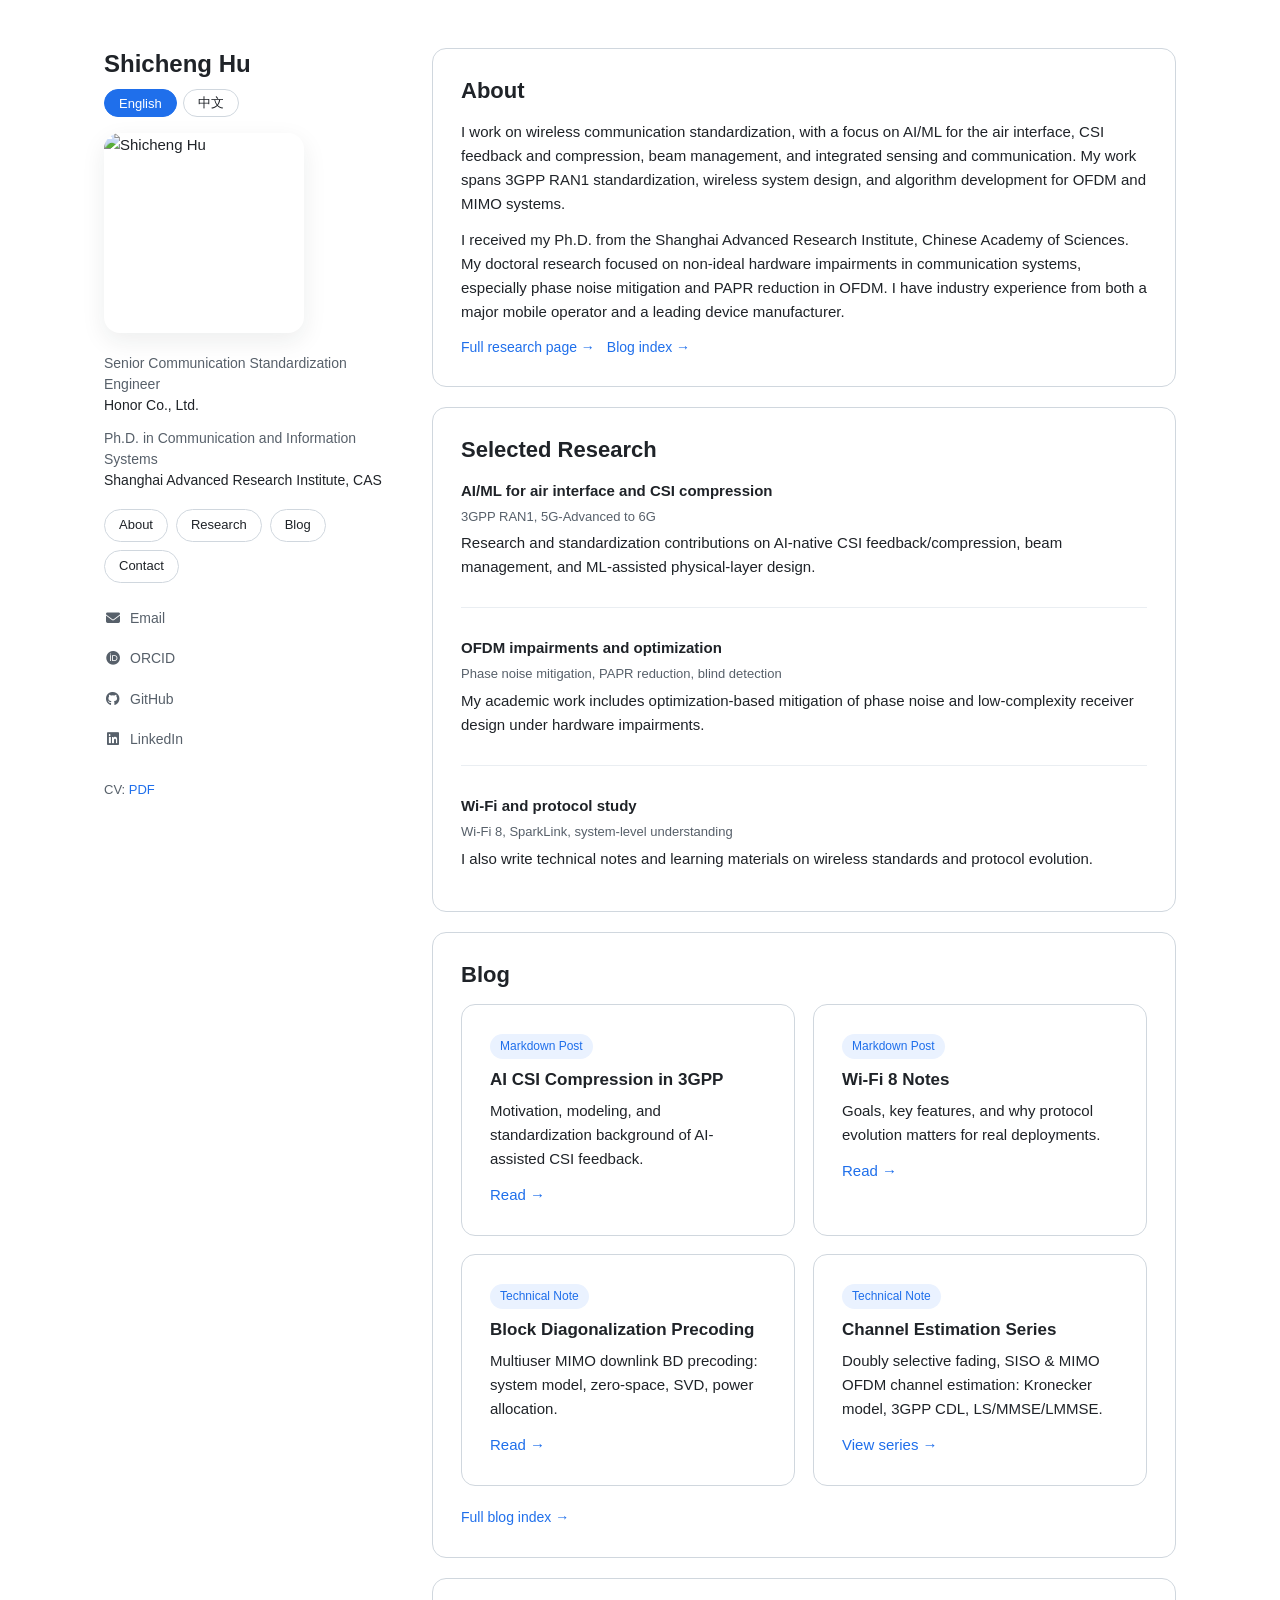
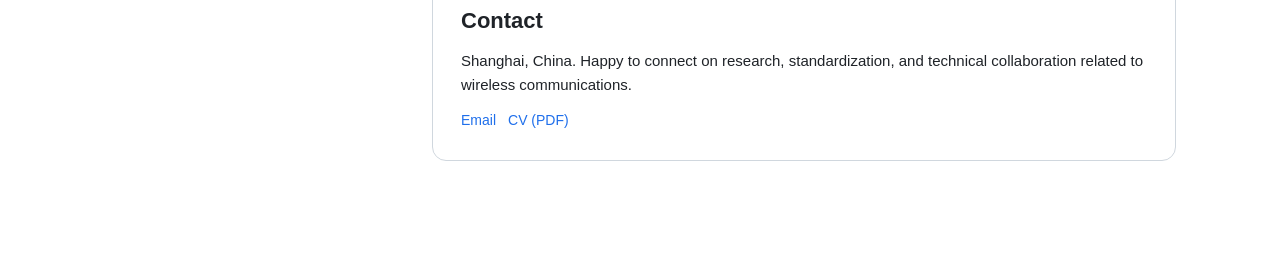
==== commit 254eaa86: "feat: add bilingual titles & lang-aware links for Precoding & Channel Estimation cards; update index" ====
--- a/index.html
+++ b/index.html
@@ -125,8 +125,8 @@
             <span class="badge" data-lang="zh">技术笔记</span>
             <h3 data-lang="en">Channel Estimation Series</h3>
             <h3 data-lang="zh">信道估计系列</h3>
-            <p data-lang="en">Doubly selective fading models &amp; SISO OFDM estimation: LS, MMSE, LMMSE.</p>
-            <p data-lang="zh">双选择性衰落信道建模 &amp; SISO OFDM 估计：LS、MMSE、LMMSE。</p>
+            <p data-lang="en">Doubly selective fading, SISO &amp; MIMO OFDM channel estimation: Kronecker model, 3GPP CDL, LS/MMSE/LMMSE.</p>
+            <p data-lang="zh">双选择性衰落、SISO &amp; MIMO OFDM 信道估计：Kronecker 模型、3GPP CDL、LS/MMSE/LMMSE。</p>
             <a href="blog.html#channel-estimation" data-lang="en">View series →</a>
             <a href="blog.html#channel-estimation" data-lang="zh">查看系列 →</a>
           </article>
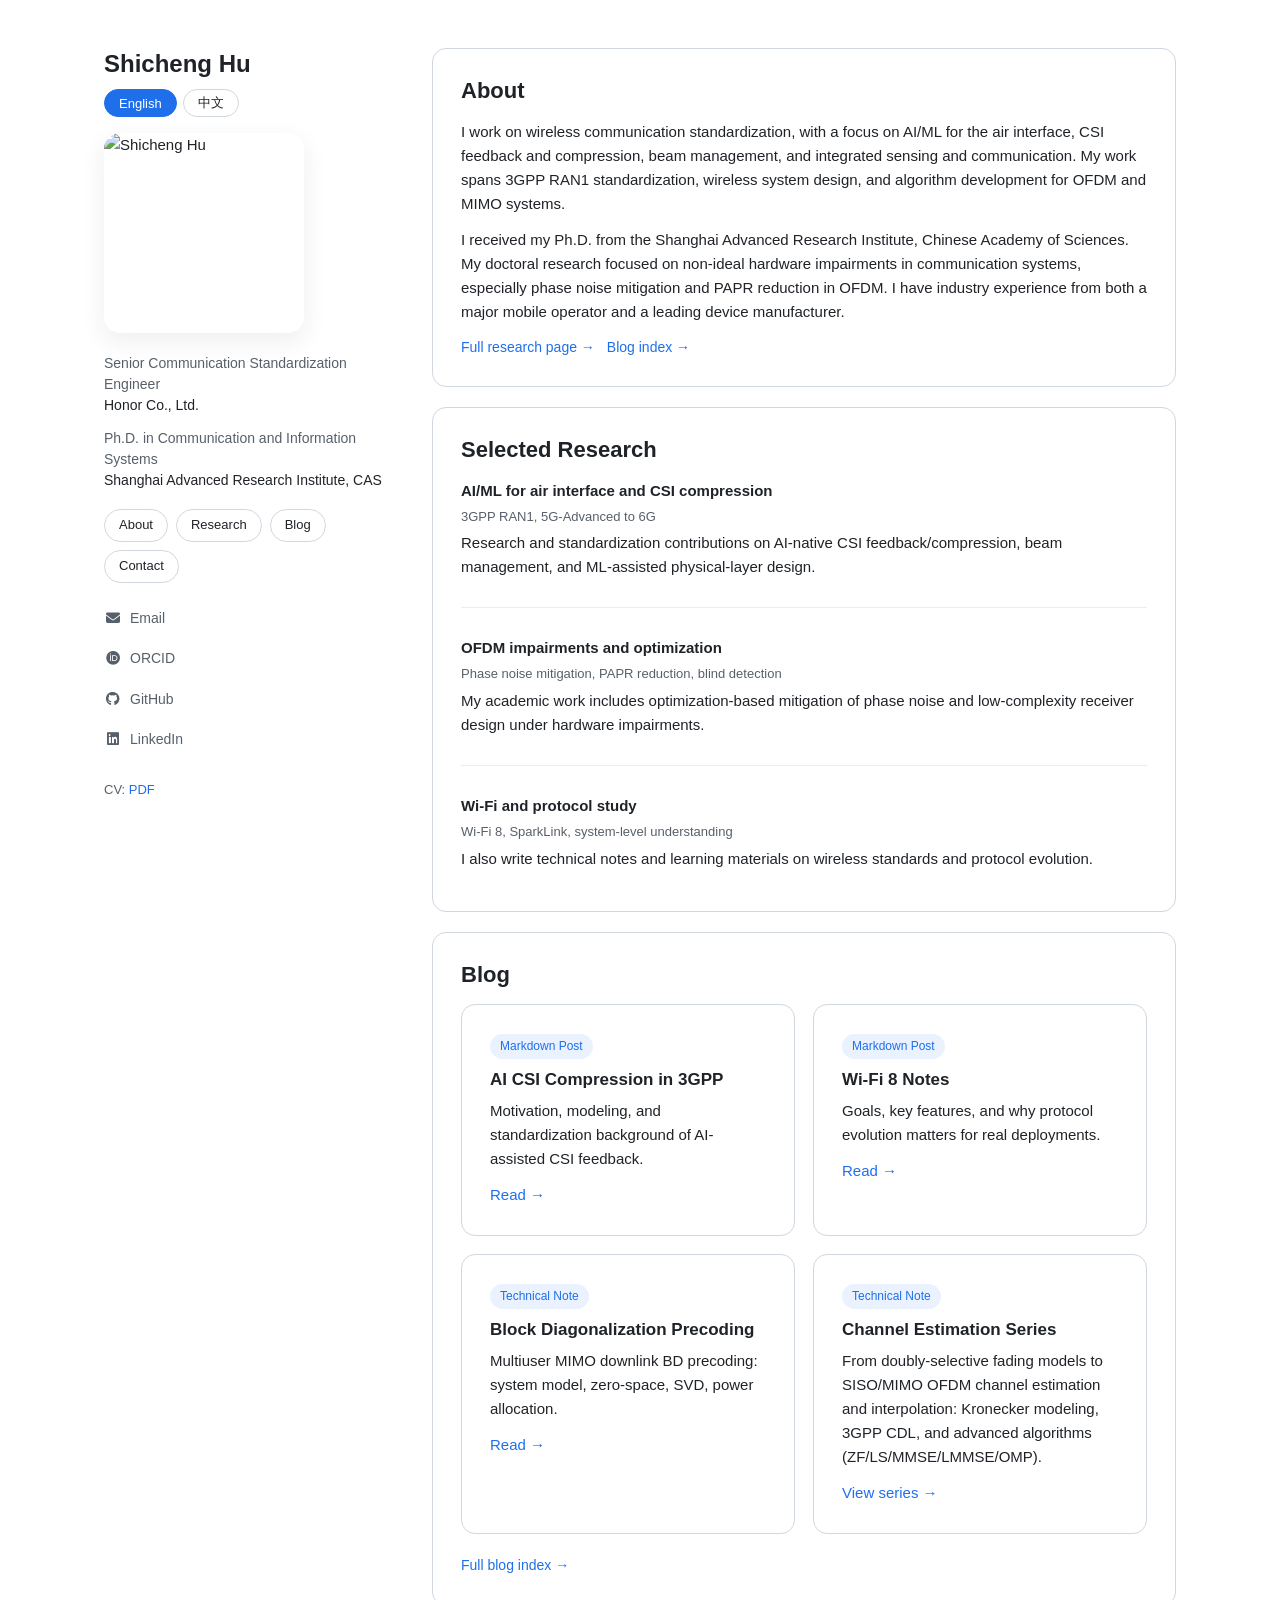
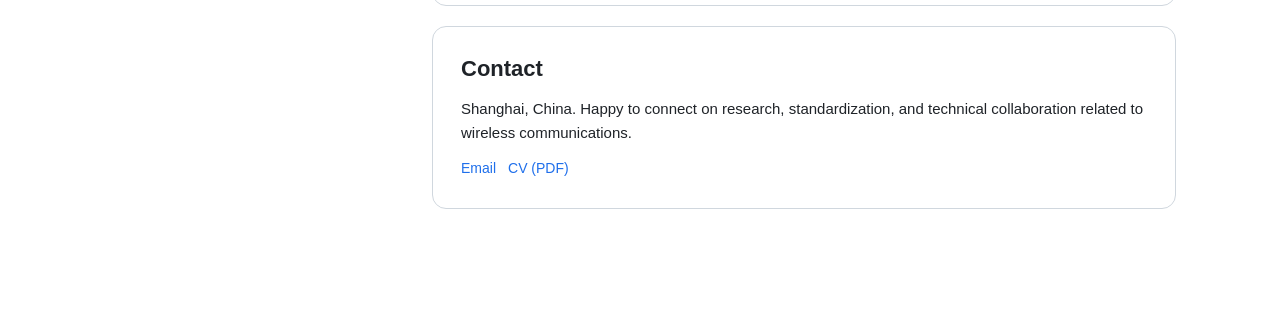
==== commit 16ecf4e4: "update html support MIMO OFDM channel estimation En version" ====
--- a/index.html
+++ b/index.html
@@ -125,8 +125,8 @@
             <span class="badge" data-lang="zh">技术笔记</span>
             <h3 data-lang="en">Channel Estimation Series</h3>
             <h3 data-lang="zh">信道估计系列</h3>
-            <p data-lang="en">Doubly selective fading, SISO &amp; MIMO OFDM channel estimation: Kronecker model, 3GPP CDL, LS/MMSE/LMMSE.</p>
-            <p data-lang="zh">双选择性衰落、SISO &amp; MIMO OFDM 信道估计：Kronecker 模型、3GPP CDL、LS/MMSE/LMMSE。</p>
+            <p data-lang="en">From doubly-selective fading models to SISO/MIMO OFDM channel estimation and interpolation: Kronecker modeling, 3GPP CDL, and advanced algorithms (ZF/LS/MMSE/LMMSE/OMP).</p>
+            <p data-lang="zh">从双选择性衰落信道建模到 SISO/MIMO OFDM 估计与插值：Kronecker 模型、3GPP CDL、以及先进算法（ZF/LS/MMSE/LMMSE/OMP）。</p>
             <a href="blog.html#channel-estimation" data-lang="en">View series →</a>
             <a href="blog.html#channel-estimation" data-lang="zh">查看系列 →</a>
           </article>
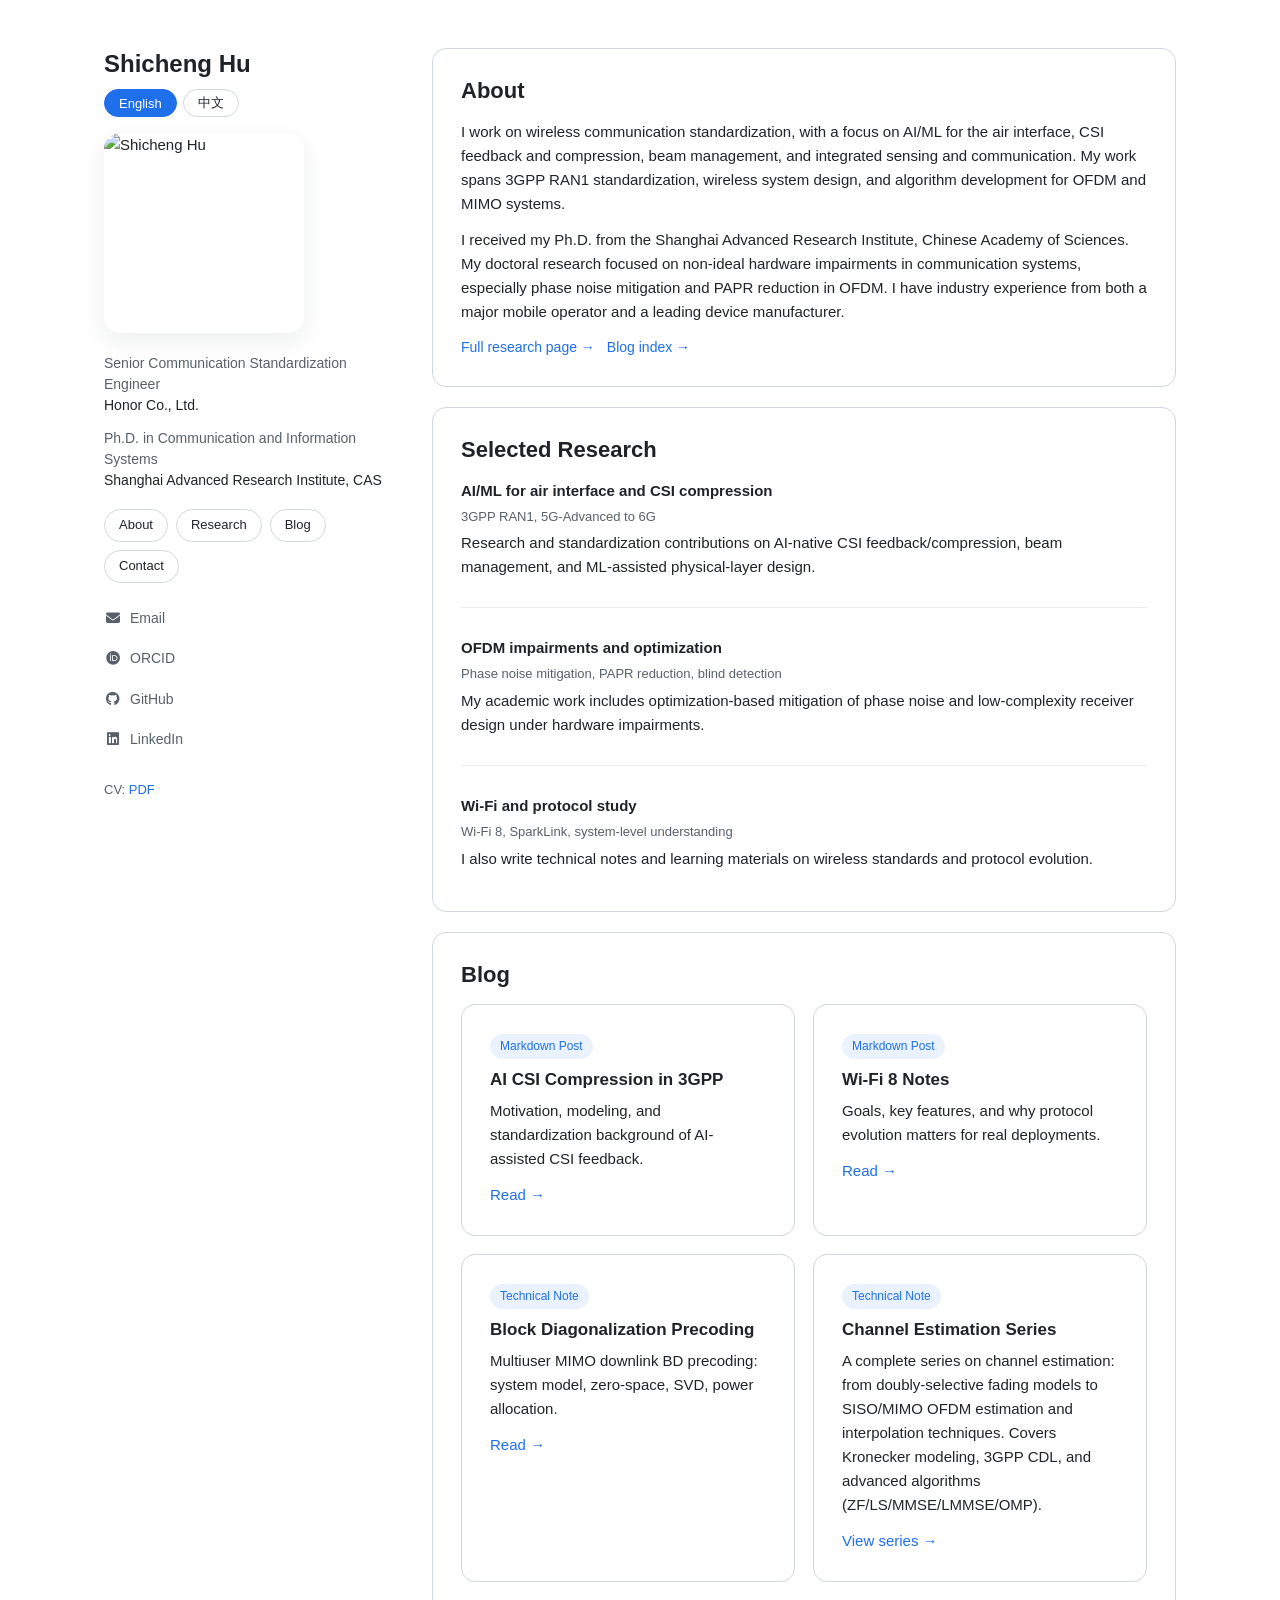
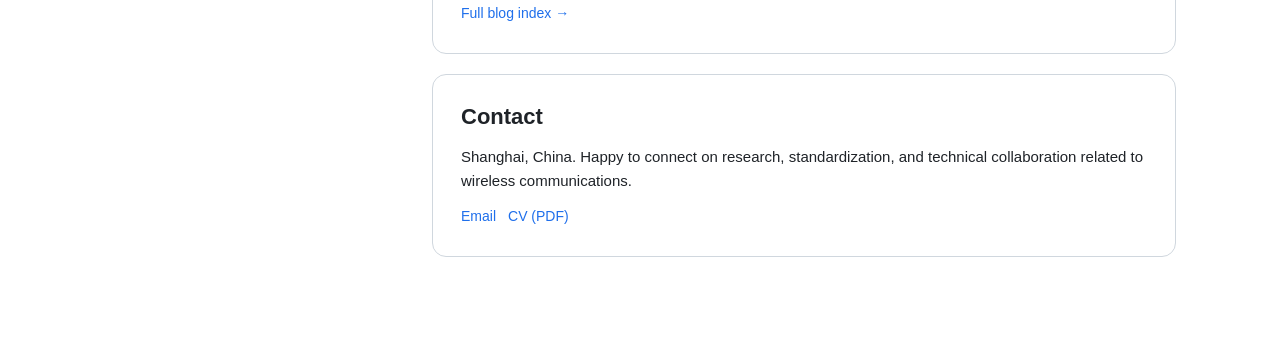
==== commit 0c851aba: "Update blog and index HTML descriptions for MIMO-OFDM channel estimation content" ====
--- a/index.html
+++ b/index.html
@@ -125,8 +125,8 @@
             <span class="badge" data-lang="zh">技术笔记</span>
             <h3 data-lang="en">Channel Estimation Series</h3>
             <h3 data-lang="zh">信道估计系列</h3>
-            <p data-lang="en">From doubly-selective fading models to SISO/MIMO OFDM channel estimation and interpolation: Kronecker modeling, 3GPP CDL, and advanced algorithms (ZF/LS/MMSE/LMMSE/OMP).</p>
-            <p data-lang="zh">从双选择性衰落信道建模到 SISO/MIMO OFDM 估计与插值：Kronecker 模型、3GPP CDL、以及先进算法（ZF/LS/MMSE/LMMSE/OMP）。</p>
+            <p data-lang="en">A complete series on channel estimation: from doubly-selective fading models to SISO/MIMO OFDM estimation and interpolation techniques. Covers Kronecker modeling, 3GPP CDL, and advanced algorithms (ZF/LS/MMSE/LMMSE/OMP).</p>
+            <p data-lang="zh">信道估计完整系列：从双选择性衰落信道建模到 SISO/MIMO OFDM 估计与插值方法，涵盖 Kronecker 模型、3GPP CDL 标准与先进算法（ZF/LS/MMSE/LMMSE/OMP）。</p>
             <a href="blog.html#channel-estimation" data-lang="en">View series →</a>
             <a href="blog.html#channel-estimation" data-lang="zh">查看系列 →</a>
           </article>
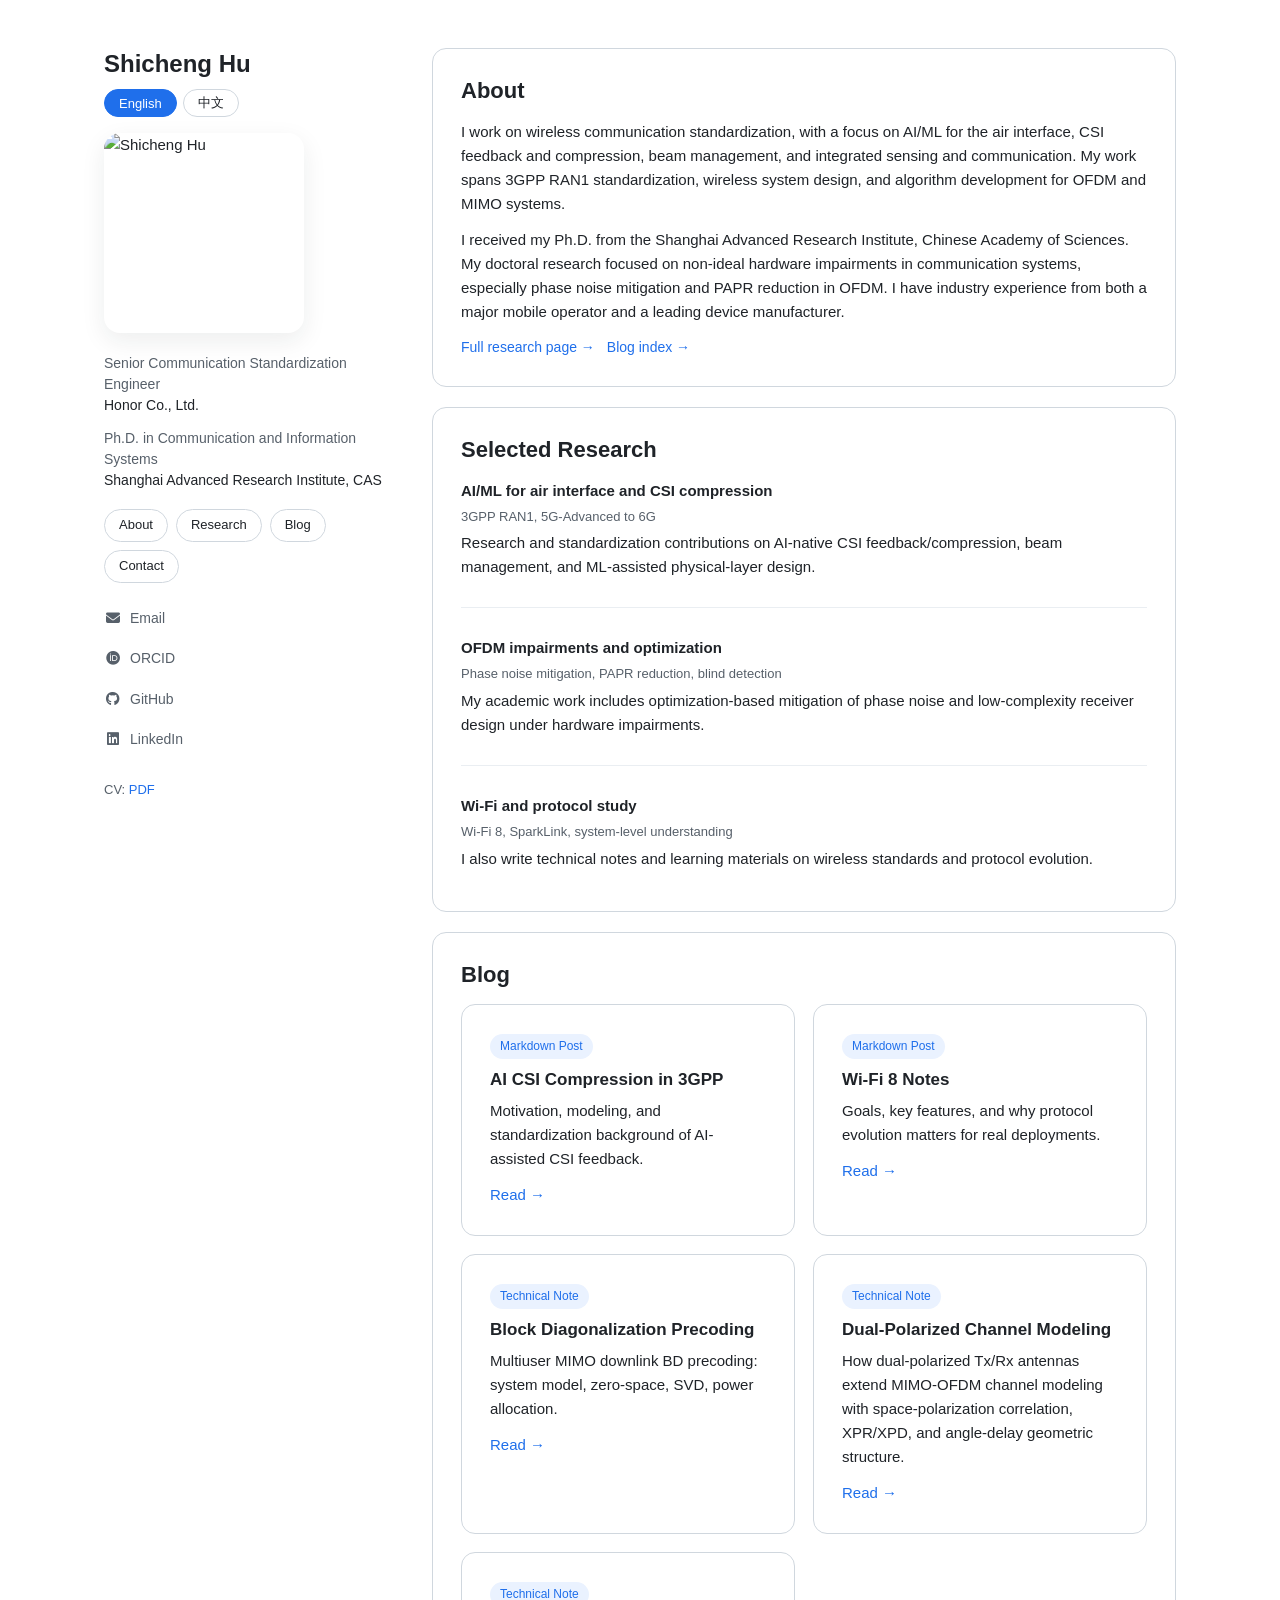
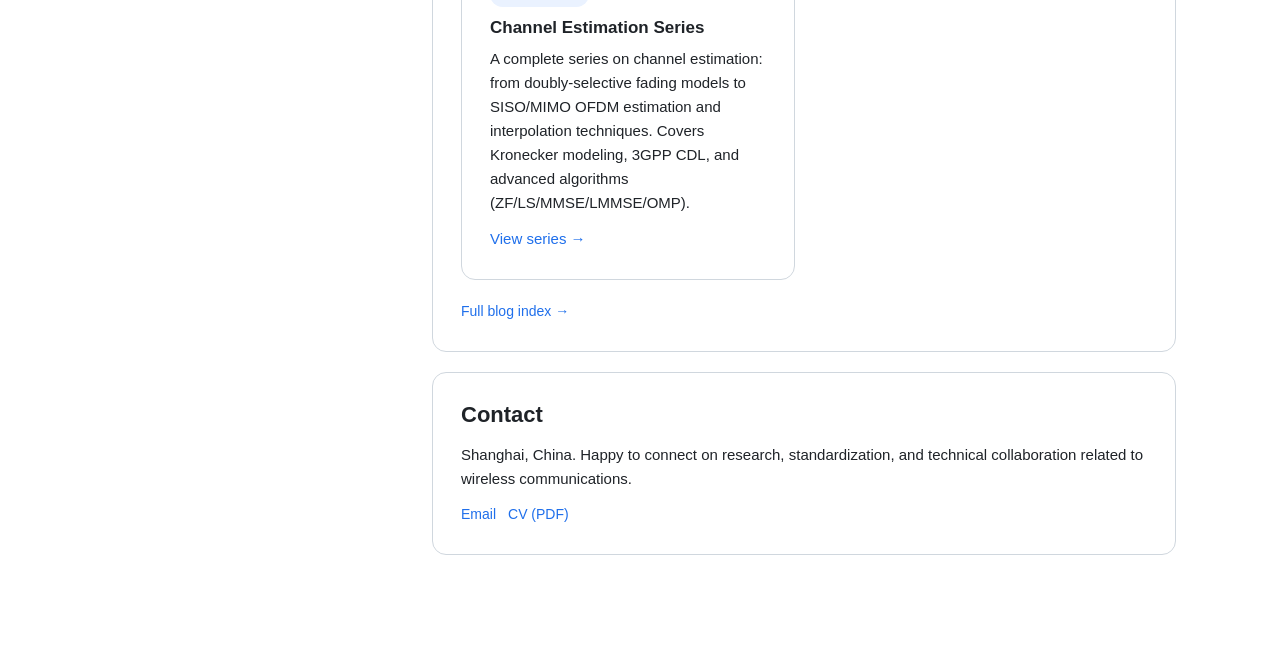
==== commit 37f841c1: "Add dual-polarized channel modeling note" ====
--- a/index.html
+++ b/index.html
@@ -123,6 +123,16 @@
           <article class="card">
             <span class="badge" data-lang="en">Technical Note</span>
             <span class="badge" data-lang="zh">技术笔记</span>
+            <h3 data-lang="en">Dual-Polarized Channel Modeling</h3>
+            <h3 data-lang="zh">双极化收发天线信道建模</h3>
+            <p data-lang="en">How dual-polarized Tx/Rx antennas extend MIMO-OFDM channel modeling with space-polarization correlation, XPR/XPD, and angle-delay geometric structure.</p>
+            <p data-lang="zh">说明双极化收发天线如何在 MIMO-OFDM 信道建模中引入空间-极化相关、XPR/XPD 与角度-时延几何结构。</p>
+            <a href="blog-post.html?file=blog/Codebook/DualPolarizedChannelModeling.md" data-lang="en">Read →</a>
+            <a href="blog-post.html?lang=zh&file=blog/Codebook/DualPolarizedChannelModeling.md" data-lang="zh">阅读 →</a>
+          </article>
+          <article class="card">
+            <span class="badge" data-lang="en">Technical Note</span>
+            <span class="badge" data-lang="zh">技术笔记</span>
             <h3 data-lang="en">Channel Estimation Series</h3>
             <h3 data-lang="zh">信道估计系列</h3>
             <p data-lang="en">A complete series on channel estimation: from doubly-selective fading models to SISO/MIMO OFDM estimation and interpolation techniques. Covers Kronecker modeling, 3GPP CDL, and advanced algorithms (ZF/LS/MMSE/LMMSE/OMP).</p>
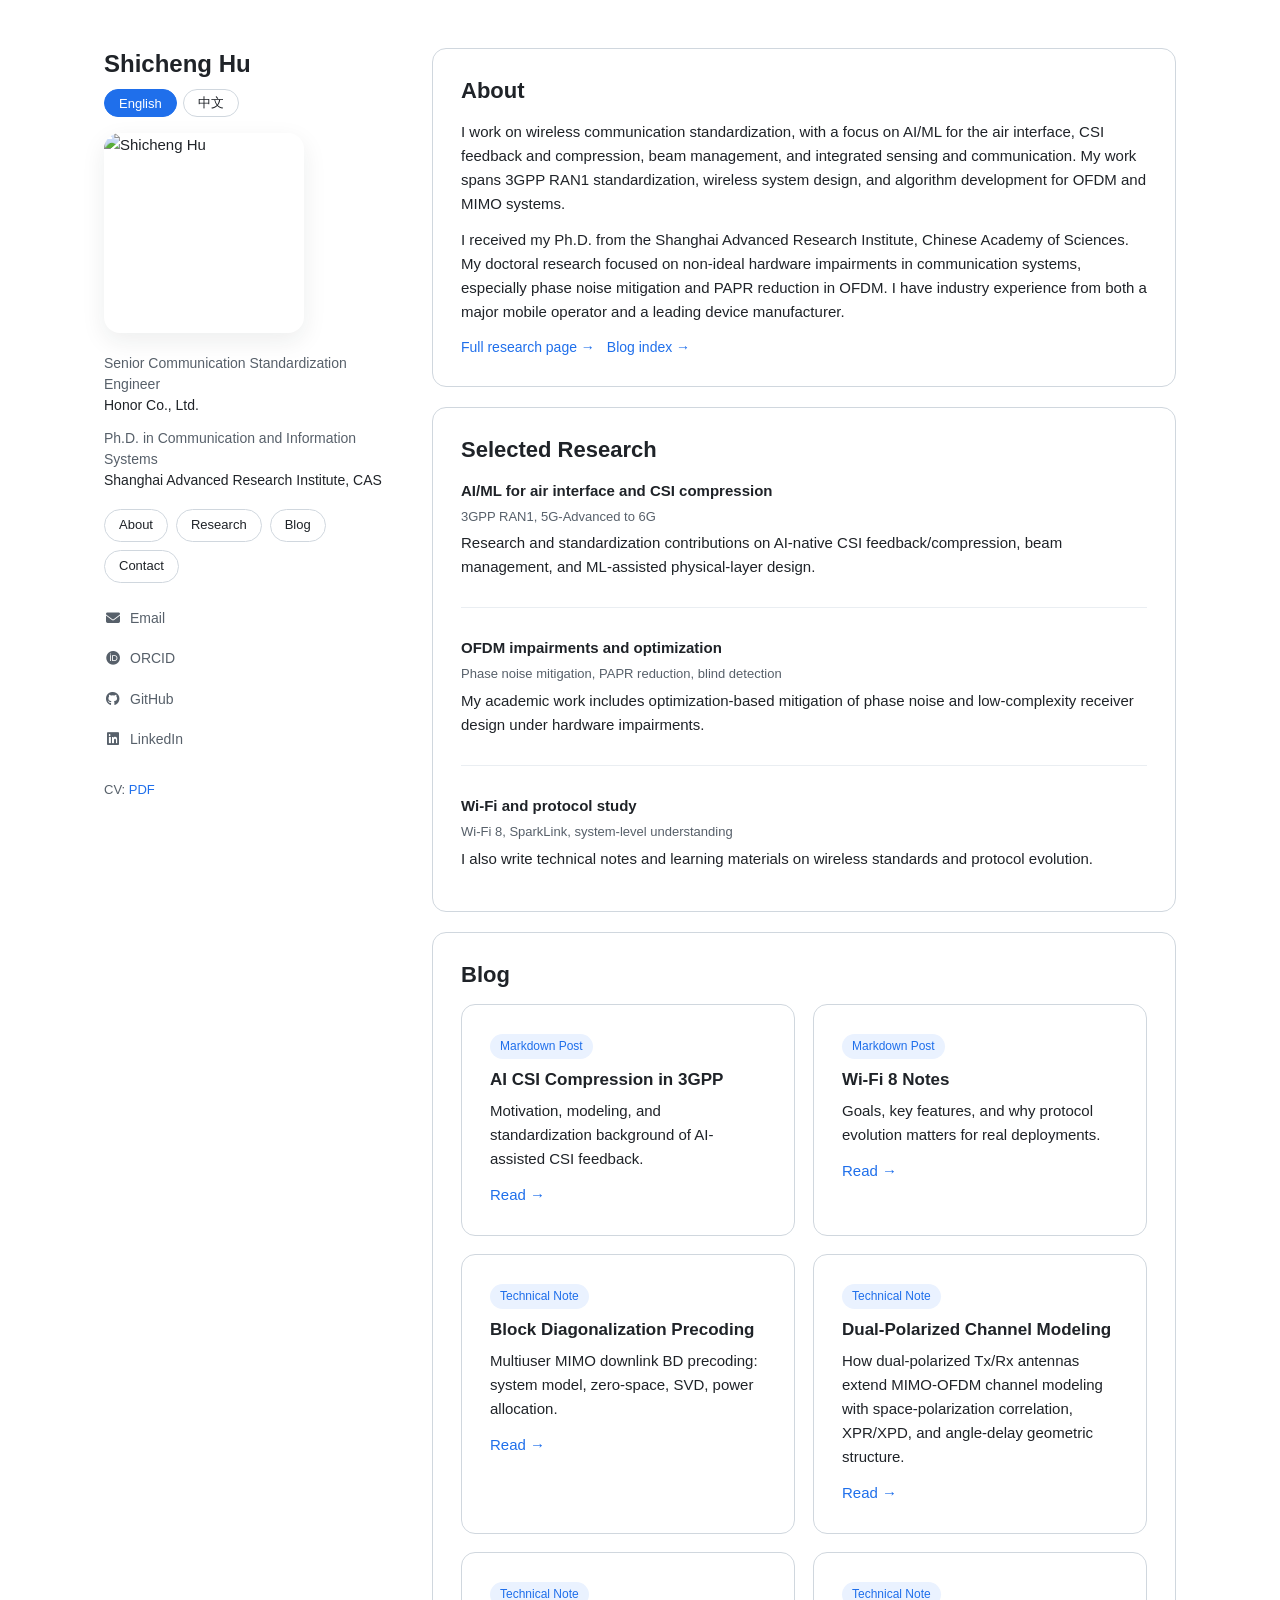
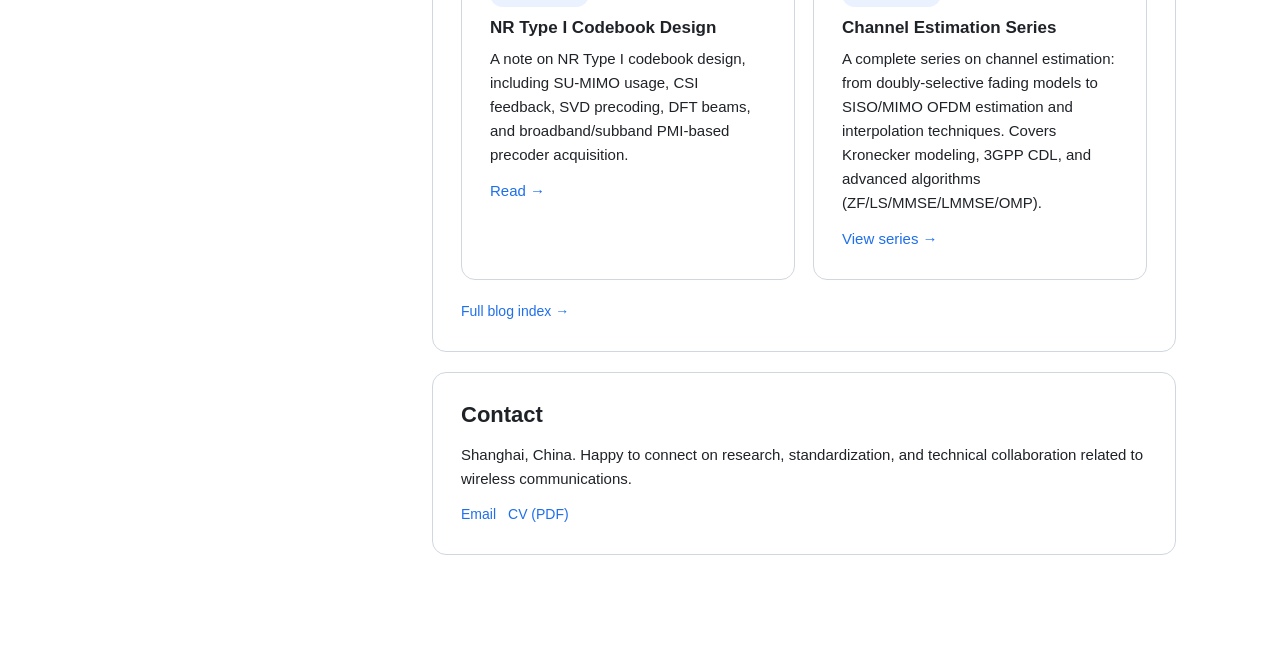
==== commit 7373430f: "Add NR Type I codebook note" ====
--- a/index.html
+++ b/index.html
@@ -133,6 +133,16 @@
           <article class="card">
             <span class="badge" data-lang="en">Technical Note</span>
             <span class="badge" data-lang="zh">技术笔记</span>
+            <h3 data-lang="en">NR Type I Codebook Design</h3>
+            <h3 data-lang="zh">NR Type I 码本设计原理</h3>
+            <p data-lang="en">A note on NR Type I codebook design, including SU-MIMO usage, CSI feedback, SVD precoding, DFT beams, and broadband/subband PMI-based precoder acquisition.</p>
+            <p data-lang="zh">介绍 NR Type I 码本设计，包括 SU-MIMO 使用定位、CSI 反馈、SVD 预编码、DFT 波束以及宽带/子带 PMI 预编码矩阵获取。</p>
+            <a href="blog-post.html?file=blog/Codebook/TypeICodeBook.md" data-lang="en">Read →</a>
+            <a href="blog-post.html?lang=zh&file=blog/Codebook/TypeICodeBook.md" data-lang="zh">阅读 →</a>
+          </article>
+          <article class="card">
+            <span class="badge" data-lang="en">Technical Note</span>
+            <span class="badge" data-lang="zh">技术笔记</span>
             <h3 data-lang="en">Channel Estimation Series</h3>
             <h3 data-lang="zh">信道估计系列</h3>
             <p data-lang="en">A complete series on channel estimation: from doubly-selective fading models to SISO/MIMO OFDM estimation and interpolation techniques. Covers Kronecker modeling, 3GPP CDL, and advanced algorithms (ZF/LS/MMSE/LMMSE/OMP).</p>
